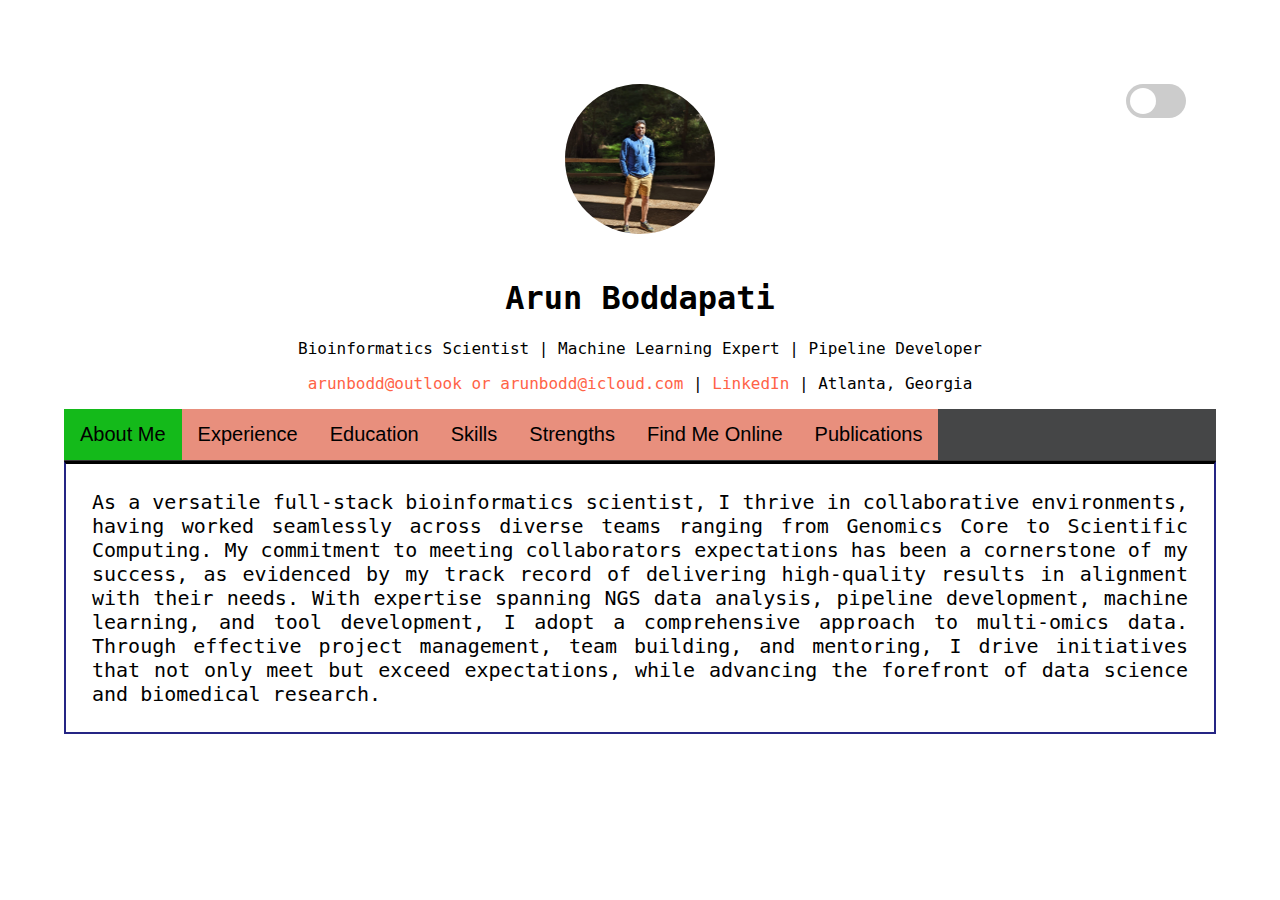
==== bootstrap/repo/arunbodd.github.io/index.html @ b82ee75d "Add files via upload" ====
<!DOCTYPE html>
<html lang="en">
    <head>
        <meta charset="UTF-8">
        <meta name="viewport" content="width=device-width, initial-scale=1.0">
        <link href="https://fonts.googleapis.com/css2?family=Roboto:wght@400;700&display=swap" rel="stylesheet">
        <title>Arun Boddapati</title>
        <link rel="stylesheet" href="styles.css">
    </head>
    <body>
        <div class="dark-mode-toggle">
            <label class="switch">
                <input type="checkbox" id="darkModeToggle" onclick="toggleDarkMode()">
                <span class="slider round"></span>
            </label>
        </div>
    <img src="images/profilepicture.jpg" alt="Your Image" class="circular-image">
    <h1>Arun Boddapati</h1>
    <p>Bioinformatics Scientist | Machine Learning Expert | Pipeline Developer</p>
    <p><a href="mailto:arunbodd@outlook.com or arunbodd@icloud.com">arunbodd@outlook or arunbodd@icloud.com</a> | <a href="https://www.linkedin.com/in/arunbodd/">LinkedIn</a> | Atlanta, Georgia</p>

    <!-- Tab links -->
    <div class="tab">
        <button class="tablinks" onclick="openTab(event, 'About Me')">About Me</button>
        <button class="tablinks" onclick="openTab(event, 'Experience')">Experience</button>
        <button class="tablinks" onclick="openTab(event, 'Education')">Education</button>
        <button class="tablinks" onclick="openTab(event, 'Skills')">Skills</button>
        <button class="tablinks" onclick="openTab(event, 'Strengths')">Strengths</button>
        <button class="tablinks" onclick="openTab(event, 'Find Me Online')">Find Me Online</button>
        <button class="tablinks" onclick="openTab(event, 'Publications')">Publications</button>
    </div>

    <!-- Tab content -->
    <div id="About Me" class="tabcontent">
        <div class="content">
            <p>As a versatile full-stack bioinformatics scientist, I thrive in collaborative environments, having worked seamlessly across diverse teams ranging from Genomics Core to Scientific Computing. My commitment to meeting collaborators expectations has been a cornerstone of my success, as evidenced by my track record of delivering high-quality results in alignment with their needs. With expertise spanning NGS data analysis, pipeline development, machine learning, and tool development, I adopt a comprehensive approach to multi-omics data. Through effective project management, team building, and mentoring, I drive initiatives that not only meet but exceed expectations, while advancing the forefront of data science and biomedical research.</p>
        </div>
    </div>
    <div id="Education" class="tabcontent">
        <div class="content">
            <h3 class="heading-colored">M.S. in Bioinformatics</h3>
            <p>Indiana University-Purdue University (IUPUI), 2016 - 2017, Indianapolis, Indiana</p>
            <h3 class="heading-colored">M.S in Biomedical Science</h3>
            <p>Symbiosis School of Biological Sciences, 2012 - 2014, Pune, India</p>
            <h3 class="heading-colored">Bachelors in Biotechnology</h3>
            <p>Sreenidhi Institute of Science and Technology, 09/2007 - 07/2011, Hyderabad, India</p>
        </div>
    </div>
    <div id="Experience" class="tabcontent">
        <div class="content">
            <h3 class="heading-colored">Bioinformatics Scientist</h3>
            <p>Leidos, 06/2022 - Present, Atlanta, Georgia</p>
            <ul>
                <li>Lead workflow developer for Aquascope – a NextFlow pipeline for early detection of National wastewater sequencing (NWSS) of SARS-CoV-2 variants of concern via targeted amplicon sequencing. Helped reduce turnaround time for CDC in reporting the results to The White House.</li>
	            <li>Led sequencing data analysis projects (RNA, Single Cell, Metagenomics and Genome assembly) using  analytical workflows (NextFlow and Snakemake), programming languages (R, Python, Linux, and Bash) with Version control (Github) and contributed  to impactful publications.</li>
	            <li>Contributed to modules (Snpeff and Gatk) for MycoSNP and inhouse-hackathon Ebola workflow.</li>
	            <li>Mentored a Jr. Bioinformatics developer on RNA seq analysis for National Institute of Occupational Safety and Health (NIOSH) and a summer intern on a Machine learning project (“Early warning signatures of Silicosis revealed by Machine learning and Gene expression profiles”)</li>.
	            <li>Led Quality management services like SOPs and Best practices on HPC and containerization.</li>
	            <li>Trained CDC Epidemiologists and Bioinformaticians on NextFlow pipeline development, Advanced computing on cluster, Singularity containers and Transcriptomics data analysis.</li>
	            <li>Collaborated with cross-functional teams to deliver high-quality bioinformatics services on time and aligning with business objectives.</li>
	            <li>Drove innovation and collaboration on projects with internal stakeholders, subcontractors and government managers and represented the team at various talks and conferences.</li>

            </ul>
            <h3 class="heading-colored">Sr. Bioinformatics Analyst</h3>
            <p>Emory Primate Research Center, 09/2020 - 06/2022, Atlanta, Georgia</p>
            <ul>
                <li>Lead analyst for Wastewater assessment of Covid-19 from wastewater plants in Atlanta, GA using workflow management tools (Snakemake) and programming tools (R and Python).</li>
                <li>Lead Bioinformatics analyst for IMMuno Phenotyping Assessment in a COVID-19 Cohort (IMPACC) study from EPRC, featuring 5000 Covid-19 patients and developed blood transcriptomics data analysis and quality control pipeline using Snakemake and deployed in AWS (E2, Spot, on-demand instances & S3 buckets).</li>
                <li>Led Single cell data analysis from antibody tagged and infected/vaccine challenged Rhesus macaques using analysis tools (Cell Ranger, T- & B- Cell Repertoire, Seurat, Snakemake, SingleR, Demultiplex, Doublet Finder and Docker, R).</li>
                <li>Developed RNA and Single cell analysis pipelines and contributed to reduced turnaround time for the Genomics core.</li>
            </ul>
            <h3 class="heading-colored">Bioinformatics Analyst II</h3>
            <p>Leidos Biomedical Research, 04/2018 - 09/2020, Bethesda, Maryland</p>
            <ul>
                <li>Performed comprehensive preliminary and exploratory data analysis for gene expression studies across various NIAID projects, leveraging Microarray, RNA-Seq, and Single Cell RNA sequencing data to uncover new leads and insights.</li>
                <li>Developed interactive visualizations using R markdown reports, facilitating easy understanding of results and contributing to informed decision-making processes.</li>
                <li>Led development of quality control pipeline for Variant calling as part of Clinical Scientific Investigations (CSI) which results in hundreds of hours saved and memory footprint being reduced.</li>
                <li>Provided Bioinformatics support to scientists by discussing future direction of projects which results in thousands of dollars saved in direct sequencing costs.</li>
            </ul>
        </div>
    </div>
    <div id="Skills" class="tabcontent">
        <div class="content">
            <p><Strong class = "heading-colored">Management Skills</strong>: Project management, Team building, Quality management, Mentorship, Scrum, Jira</p>
            <p><Strong class = "heading-colored">Bioinformatics & Biomedical Sciences</Strong>: NGS Analysis, Infectious diseases, Immunology, Repertoire sequencing, Epidemiology, Nextflow, Snakemake, CI/CD Github, Single-cell, Cite-seq</p>
            <p><Strong class = "heading-colored">Programming/Scripting:</Strong> R/Rshiny/Quarto, Python/PyTorch, Shell, HTML, CSS</p>
            <p><Strong class = "heading-colored">High performance & Cloud Computing</Strong>: Singularity, Docker, AWS, Azure</p>
            <p><Strong class = "heading-colored">Machine Learning</Strong>: TensorFlow, Regression, Classification, Generative neural nets, NLP</p>
        </div>
    </div>
    <div id="Strengths" class="tabcontent">
        <div class="content">
            <p>Curiosity</p>
            <p>Initiative</p>Problem solving
            <p>Project management</p>
            <p>Team work</p>
            <p>Adaptibility</p>
            <p>Time & Resource management</p>
            <p>Mentoring</p>
            <p>Client relations</p>
        </div>
    </div>
    <div id="Find Me Online" class="tabcontent">
        <div class="content">
            <p><strong class = "heading-colored"> Google Scholar: </strong><a href="https://scholar.google.com/citations?user=ni4A6KgAAAAJ&hl=en">Arun K. Boddapati</a></p>
            <p><strong class = "heading-colored"> GitHub: </strong> <a href="https://github.com/arunbodd">arunbodd</a></p>
            <p><strong class = "heading-colored"> Github.io: </strong> <a href="https://arunbodd.github.io">arunbodd</a></p>
        </div>
    </div>
    <div id="Publications" class="tabcontent">
        <div class="publication-container"> <!-- Added this div -->
            <div class="publication">
                <img src="images/Baricitinib_fig4.jpg" alt="Baricitinib treatment">
                <div class="details" id="pub1">
                    <h3><a href="https://doi.org/10.1016/j.cell.2020.11.007" target="_blank">Baricitinib treatment resolves lower-airway macrophage inflammation and neutrophil recruitment in SARS-CoV-2-infected rhesus macaques</a></h3>
                    <p><strong>Abstract:</strong> SARS-CoV-2-induced hypercytokinemia and inflammation are critically associated with COVID-19 severity. Baricitinib, a clinically approved JAK1/JAK2 inhibitor, is currently being investigated in COVID-19 clinical trials. Here, we investigated the immunologic and virologic efficacy of baricitinib in a rhesus macaque model of SARS-CoV-2 infection. Viral shedding measured from nasal and throat swabs, bronchoalveolar lavages, and tissues was not reduced with baricitinib. Type I interferon (IFN) antiviral responses and SARS-CoV-2-specific T cell responses remained similar between the two groups. Animals treated with baricitinib showed reduced inflammation, decreased lung infiltration of inflammatory cells, reduced NETosis activity, and more limited lung pathology. Importantly, baricitinib-treated animals had a rapid and remarkably potent suppression of lung macrophage production of cytokines and chemokines responsible for inflammation and neutrophil recruitment. These data support a beneficial role for, and elucidate the immunological mechanisms underlying, the use of baricitinib as a frontline treatment for inflammation induced by SARS-CoV-2 infection.</p>
                    <p><strong>Main Contributions:</strong></p>
                    <ul>
                        <li><strong>Reduction in Inflammatory Cytokine Expression</strong>: Baricitinib treatment significantly reduces the expression of inflammatory cytokines (e.g., IL-6, TNF-a) in pulmonary macrophages</li>
                        <li><strong>Altered Chemokine Profile</strong>: The treatment impacts the expression of chemokines involved in neutrophil and macrophage recruitment.</li>
                        <li><strong>Visualization of Cellular Changes</strong>: UMAP projections and heatmaps provide a visual representation of the changes in cellular composition and gene expression due to baricitinib treatment.</li>
                        <li><strong>Preservation of Interferon Responses</strong>: Despite the reduction in inflammatory chemokines, ISG expression remains largely unaffected by baricitinib.</li>
                        <li><strong>Support for Therapeutic Impact</strong>: These detailed analyses support the conclusion that baricitinib reduces airway inflammation while maintaining antiviral immune responses.</li>
                    </ul>
                </div>
            </div>
            <div class="publication">
                <img src="images/MVA_S_vaccine.jpg" alt="MVA/S Vaccine">
                <div class="details" id="pub2">
                    <h3><a href="https://doi.org/10.1016/j.immuni.2021.02.001" target="_blank">A modified vaccinia Ankara vector-based vaccine protects macaques from SARS-CoV-2 infection, immune pathology, and dysfunction in the lungs</a></h3>
                    <p><strong>Abstract:</strong> Modified vaccinia Ankara (MVA) vector-based vaccines are attractive because of their excellent safety and ability to induce long-lived humoral and cellular immunity in humans. Routhu et al. show that an MVA-based COVID-19 vaccine encoding prefusion-stabilized spike (MVA/S) induces strong neutralizing antibody and CD8+ T cell responses and protects macaques from SARS-CoV2 infection, immunopathology, and infection-induced B cell abnormalities in the lungs.</p>
                    <p><strong>Main Contributions:</strong></p>
                    <ul>
                        <li><strong>Development of MVA-Based Vaccine:</strong> The study developed an MVA-based vaccine encoding a prefusion-stabilized spike protein (MVA/S) and demonstrated its efficacy in inducing strong neutralizing antibody and CD8+ T cell responses.</li>
                        <li><strong>Cell Composition:</strong> The majority of cells in the BAL fluid were CD68+ myeloid cells (82% in controls and 71% in vaccinated animals), followed by CD8+ T cells (7% in controls and 14% in vaccinated animals), with minor populations of B cells, dendritic cells (DCs), and epithelial cells.</li>
                        <li><strong>Single-Cell RNA Sequencing:</strong> The use of single-cell RNA sequencing to analyze the cellular response in the BAL fluid provided detailed insights into the immune mechanisms involved and the reduction of inflammatory responses due to vaccination.</li>
                        <li><strong>Durable Immune Response:</strong> The vaccine induced strong neutralizing antibodies and CD8+ T cell responses that were maintained over time, suggesting long-term protection potential.</li>
                        <li><strong>Gene Expression:</strong> In control animals, there was widespread induction of IFN-stimulated genes (ISGs) and inflammatory cytokines (e.g., IL-6, TNF-α, IL-1β) as well as chemokines (e.g., CXCL8, CXCL10). In vaccinated animals, the expression of these genes was significantly reduced.</li>
                        <li><strong>Potential for Human Use:</strong> The study supports the potential of the MVA/S vaccine as a candidate for human use, with the ability to induce durable immune responses and protection against SARS-CoV-2.</li>
                    </ul>
                </div>
            </div>
            <div class="publication">
                <img src="images/AtypicalB_cells.jpeg" alt="Shared Transcriptional Profiles">
                <div class="details" id="pub3">
                    <h3><a href="https://www.science.org/doi/10.1126/sciadv.abg8384" target="_blank">Shared transcriptional profiles of atypical B cells suggest common drivers of expansion and function in malaria, HIV, and autoimmunity</a></h3>
                    <p><strong>Abstract:</strong> Chronic infectious diseases have a substantial impact on the human B cell compartment including a notable
                        expansion of B cells here termed atypical B cells (ABCs). Using unbiased single-cell RNA sequencing (scRNA-seq),
                        we uncovered and characterized heterogeneities in naïve B cell, classical memory B cells, and ABC subsets. We
                        showed remarkably similar transcriptional profiles for ABC clusters in malaria, HIV, and autoimmune diseases and
                        demonstrated that interferon- drove the expansion of ABCs in malaria. These observations suggest that ABCs
                        represent a separate B cell lineage with a common inducer that further diversifies and acquires disease-specific
                        characteristics and functions. In malaria, we identified ABC subsets based on isotype expression that differed in
                        expansion in African children and in B cell receptor repertoire characteristics. Of particular interest, IgD+IgMlo and
                        IgD−IgG+ ABCs acquired a high antigen affinity threshold for activation, suggesting that ABCs may limit autoimmune
                        responses to low-affinity self-antigens in chronic malaria</p>
                    <p><strong>Main Contributions:</strong></p>
                    <ul>
                        <li><strong>Gene Expression Distribution (Panel A):</strong> ABCs display a unique transcriptional signature with 176 differentially expressed genes (DEGs), including a variety of functional proteins such as cell surface markers, cytokines, transcription factors, adhesion molecules, cytoskeleton regulators, signaling molecules, and metabolism-related proteins.</li>
                        <li><strong>Heatmap of DEGs (Panel B):</strong> The DEGs in ABCs compared to naïve B cells, cMBCs, and acMBCs show that cell surface markers such as FCRL5, LILRB2 (CD85D), ITGAX (CD11c), and CD72 are highly expressed in ABCs. Additionally, TFs like TBX21 (Tbet) and new ones like ZBTB32, NR4A2, TOX2, and TCF7 are differentially expressed in ABCs, along with cytokines and signaling molecules being part of the unique signature of ABCs.</li>
                    </ul>
                </div>
            </div>
            <div class="publication">
                <img src="images/TIGIT_CD8.jpg" alt="TIGIT_CD8">
                <div class="details" id="pub4">
                    <h3><a href="https://academic.oup.com/jid/article/224/9/1599/6179305" target="_blank">Correlation Between TIGIT Expression on CD8+ T Cells and Higher Cytotoxic Capacity</a></h3>
                    <p><strong>Abstract:</strong> Persistent exposure to antigen leads to T-cell exhaustion and immunologic dysfunction. We examined the immune exhaustion markers T cell immunoglobulin and ITIM domain (TIGIT) and programmed cell death protein 1 (PD-1) in human immunodeficiency virus (HIV)–infected and healthy individuals and the relationship with cytotoxic CD8+ T-lymphocyte activity. Frequencies of TIGIT but not PD-1 were positively correlated with CD8+ T-lymphocyte activity in HIV-aviremic and healthy individuals; however, there was no correlation in HIV-viremic individuals. Transcriptome analyses revealed up-regulation of genes associated with antiviral immunity in TIGIT+CD8+ versus TIGIT−CD8+ T cells. Our data suggest that TIGIT+CD8+ T cells do not necessarily represent a state of immune exhaustion and maintain an intrinsic cytotoxicity in HIV-infected individuals.</p>
                    <p><strong>Main Contributions:</strong></p>
                    <ul>
                        <li><strong>Distinct Transcriptional Profiles:</strong> The study identified distinct transcriptional profiles between TIGIT+ and TIGIT− CD8+ T cells, highlighting the difference in gene expression patterns which are more similar between HIV-aviremic and healthy individuals than with HIV-viremic individuals.</li>
                        <li><strong>Gene Ontology Analysis:</strong> The study revealed that genes associated with defense response, innate immune response, cell activation, positive regulation of cytokine production, and immune effector processes were enriched in TIGIT+CD8+ T cells.</li>
                        <li><strong>Differential Gene Expression:</strong> The study demonstrated that certain cytotoxic molecules and transcription factors (such as granzyme A, H, K, and transcription factors Eomesodermin and TOX) were up-regulated in TIGIT+CD8+ T cells, indicating an intrinsic capacity for cytotoxicity despite the expression of inhibitory receptors.</li>
                        <li><strong>Inhibitory Receptor Expression:</strong> The study found that the expression of multiple inhibitory receptors (including PD-1, CTLA-4, CD160, and CD244) was up-regulated in TIGIT+CD8+ T cells, particularly in HIV-viremic individuals, suggesting that these cells might be contributing to the impairment of CTL functions during active viral replication.</li>
                    </ul>
                </div>
            </div>
            <div class="publication">
                <img src="images/tautyping.jpeg" alt="Tau-typing">
                <div class="details" id="pub5">
                    <h3><a href="https://www.ncbi.nlm.nih.gov/pmc/articles/PMC10336021/" target="_blank">Tau-typing: a Nextflow pipeline for finding the best phylogenetic markers in the genome for molecular typing of microbial species</a></h3>
                    <p><strong>Abstract:</strong>Tau-typing is an integrated analysis pipeline for identifying genes or genomic segments whose phylogenetic resolving power most closely resembles the genome-wide resolving power of an input collection of genomes using the Kendall Tau rank correlation statistic. The pipeline is implemented in Nextflow and uses Docker and Singularity containers to ensure reliable scalability and reproducibility of results. This pipeline is particularly suitable for organisms for which whole-genome sequencing remains unaffordable or unscalable for routine applications, such as protozoan parasites which are not amenable to laboratory culture-based methods.</p>
                    <p><strong>Main Contributions:</strong></p>
                    <ul>
                        <li><strong>Module creation</strong>: Phylogenetics analysis module and subworkflows has been created using nf-core tools</li>
                    </ul>
                </div>
            </div>               
        </div>
    </div>    

    <script src="script.js"></script>
</body>
</html>
---- bootstrap/repo/arunbodd.github.io/styles.css ----
body {
    font-family: "Lucida Console", Monospace;
    text-align: center;
    margin: 5%;
    position: relative;
    z-index: 1;
}

.circular-image {
    width: 150px;
    height: 150px;
    border-radius: 50%;
    object-fit: cover;
    margin: 20px 10px;
}

h1, h2 {
    color: rgb(0, 0, 0);
    font-size: 2rem;
}

.heading-colored {
    color: #FF6347;
}

.tab {
    overflow: hidden;
    border-bottom: 1px solid #3a3939;
    background-color: rgb(69, 70, 71);
}

.tab button {
    background-color: hsla(10, 70%, 70%, 10);
    float: left; /* Changed to left to align buttons properly */
    border: none;
    outline: none;
    cursor: pointer;
    padding: 14px 16px;
    transition: 0.3s;
    font-size: 1.25rem;
}

.tab button:hover {
    background-color: #555;
}

.tab button.active {
    background-color: rgb(20, 186, 26);
}

.tabcontent {
    display: none;
    padding: 6px 8px;
    border: 2px solid rgb(37, 37, 132);
    border-top: 0.2rem solid;
}

.content {
    padding: 0 18px;
    display: block;
    overflow: visible;
    font-size: 1.25rem;
    text-align: justify;
}

.publication-container {
    display: flex;
    justify-content: center;
    flex-wrap: wrap;
    gap: 20px;
}

.publication {
    display: inline-block;
    margin: 20px;
    position: relative;
    max-width: 200px;
}

.publication img {
    width: 100%;
    height: 250px;
    cursor: pointer;
}

.details {
    display: none;
    position: absolute;
    top: 100%;
    left: 50%;
    transform: translateX(-50%);
    width: 500px; /* Changed to 90% for better mobile view */
    background: rgb(236, 242, 239);
    border: 2px solid rgb(19, 43, 222);
    padding: 10px;
    box-shadow: 0 0 10px rgba(0, 0, 0, 0.1);
    text-align: center;
    z-index: 10;
}

.publication:hover .details {
    display: block;
}

a {
    color: #FF6347;
    text-decoration: none;
}

a:hover {
    color: #0e77e0;
    text-decoration: underline;
}

.dark-mode {
    background-color: #121212;
    color: #e0e0e0;
}

.dark-mode h1, .dark-mode h2 {
    color: #e0e0e0;
}

.dark-mode .tab {
    border-bottom: 1px solid #444;
}

.dark-mode .tab button {
    color: #e0e0e0;
}

.dark-mode .tab button.active {
    background-color: #555;
}

.dark-mode .tab button:hover {
    background-color: rgb(20, 186, 26);
}

.dark-mode .collapsible {
    background-color: #444;
}

.dark-mode .details {
    background-color: #333;
    color: #e0e0e0;
    border: 1px solid #444;
    box-shadow: 0 0 10px rgba(255, 255, 255, 0.1);
}

.dark-mode-toggle {
    position: absolute;
    top: 20px;
    right: 30px;
}

.switch {
    position: relative;
    display: inline-block;
    width: 60px;
    height: 34px;
}

.switch input {
    opacity: 0;
    width: 0;
    height: 0;
}

.slider {
    position: absolute;
    cursor: pointer;
    top: 0;
    left: 0;
    right: 0;
    bottom: 0;
    background-color: #ccc;
    transition: .4s;
    border-radius: 34px;
}

.slider:before {
    position: absolute;
    content: "";
    height: 26px;
    width: 26px;
    left: 4px;
    bottom: 4px;
    background-color: white;
    transition: .4s;
    border-radius: 50%;
}

input:checked + .slider {
    background-color: #2196F3;
}

input:checked + .slider:before {
    transform: translateX(26px);
}

.slider.round {
    border-radius: 34px;
}

.slider.round:before {
    border-radius: 50%;
}

/* Media Queries for Responsiveness */
@media only screen and (max-width: 1340px) {
    .container {
      width: 68%;
    }
}

@media only screen and (max-width: 1127px) {
    .container {
      width: 80%;
    }
}

@media only screen and (max-width: 962px) {
    .container {
      width: 90%;
    }
}

@media only screen and (max-width: 675px) {
    .container {
      min-width: 100px;
      width: 92%;
      margin-top: 2rem;
    }
    .container .title h1 {
      font-size: 2.3rem;
    }
    .container .list {
      margin: 1rem 0;
      grid-template-columns: repeat(auto-fit, minmax(300px, 1fr));
    }
    .circular-image {
        width: 100px;
        height: 100px;
    }
    .tab button {
        font-size: 1rem;
        padding: 10px 12px;
    }
    .content {
        font-size: 1rem;
    }
    .details {
        width: 80%;
    }
}

@media only screen and (max-width: 400px) {
    .container {
      padding: 0.4rem;
    }
    .container .title h1 {
      font-size: 1.5rem;
    }
    .container .list {
      margin: 1rem 0;
      grid-template-columns: repeat(auto-fit, minmax(240px, 1fr));
    }
    .container .list a {
      margin: 0.7rem 0.45rem;
      font-size: 1rem;
    }
    .circular-image {
        width: 80px;
        height: 80px;
    }
    .tab button {
        font-size: 0.9rem;
        padding: 8px 10px;
    }
    .content {
        font-size: 0.9rem;
    }
    .details {
        width: 70%;
    }
}
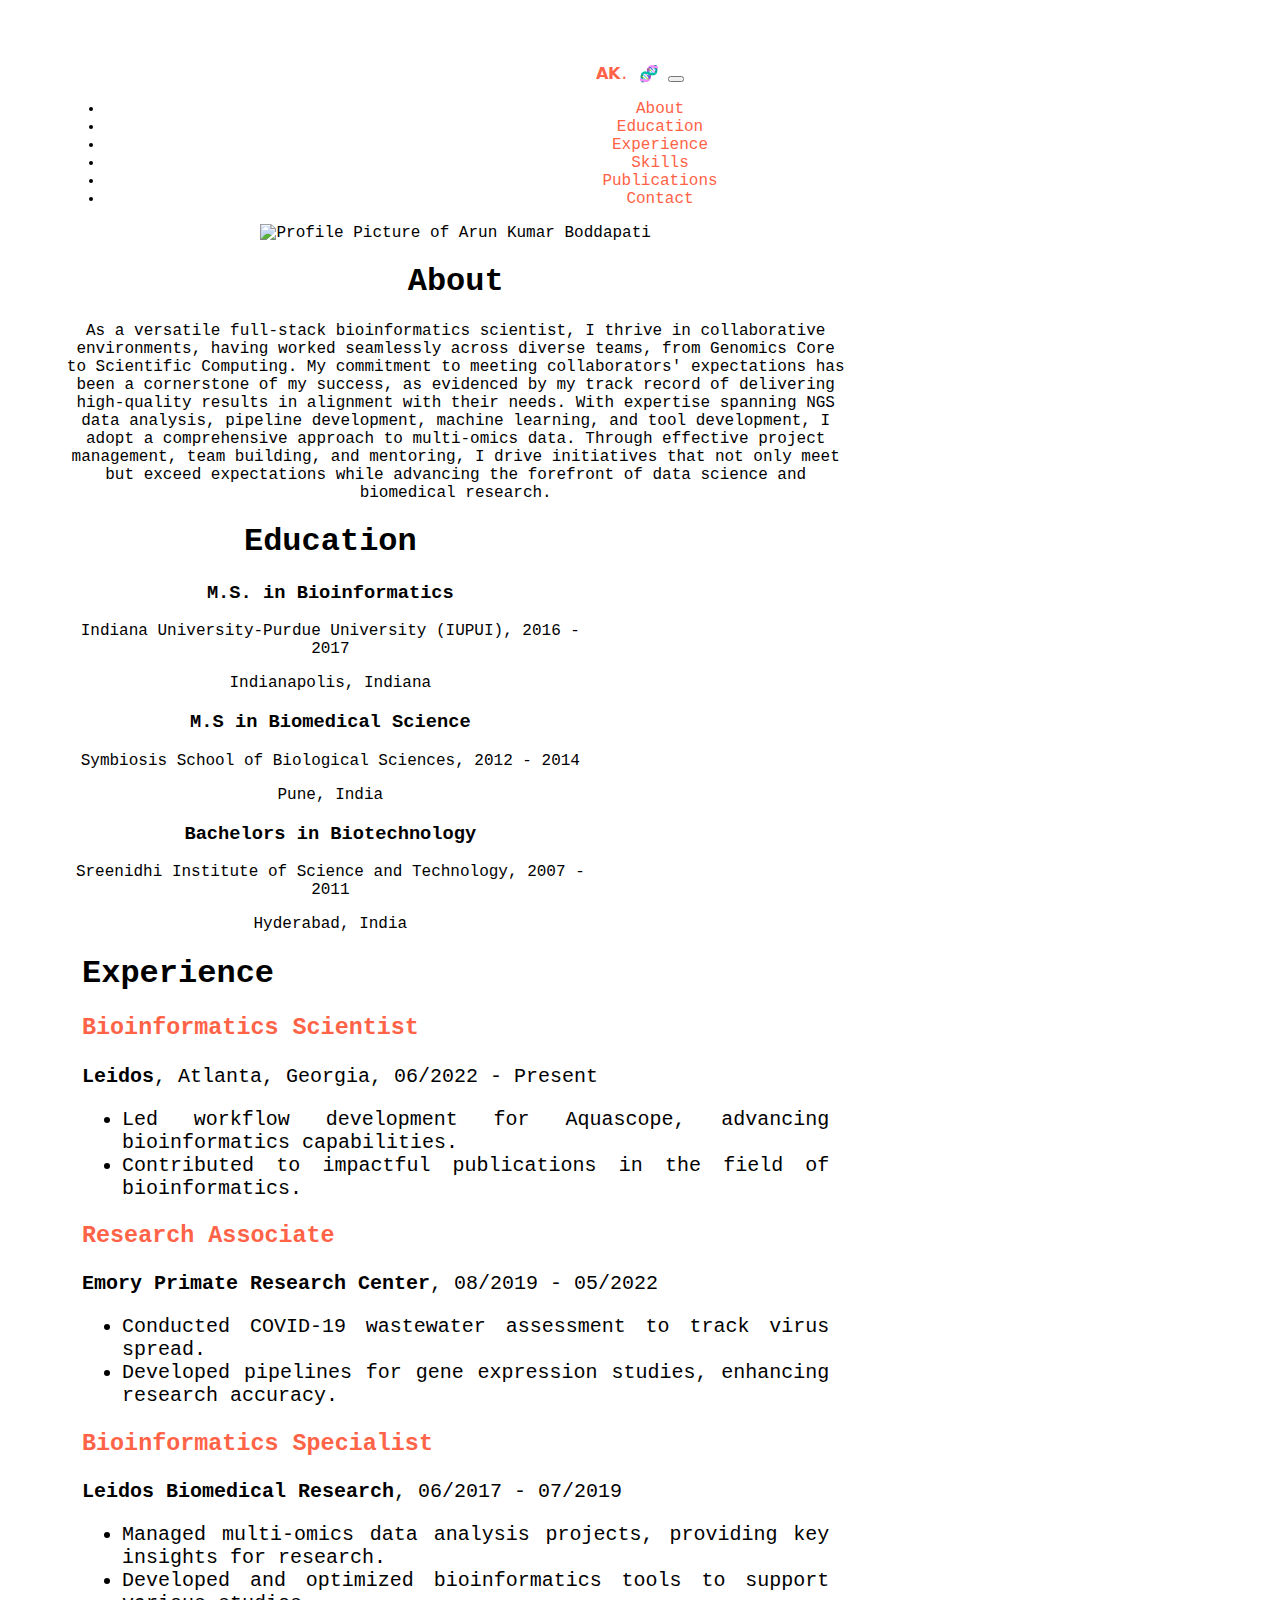
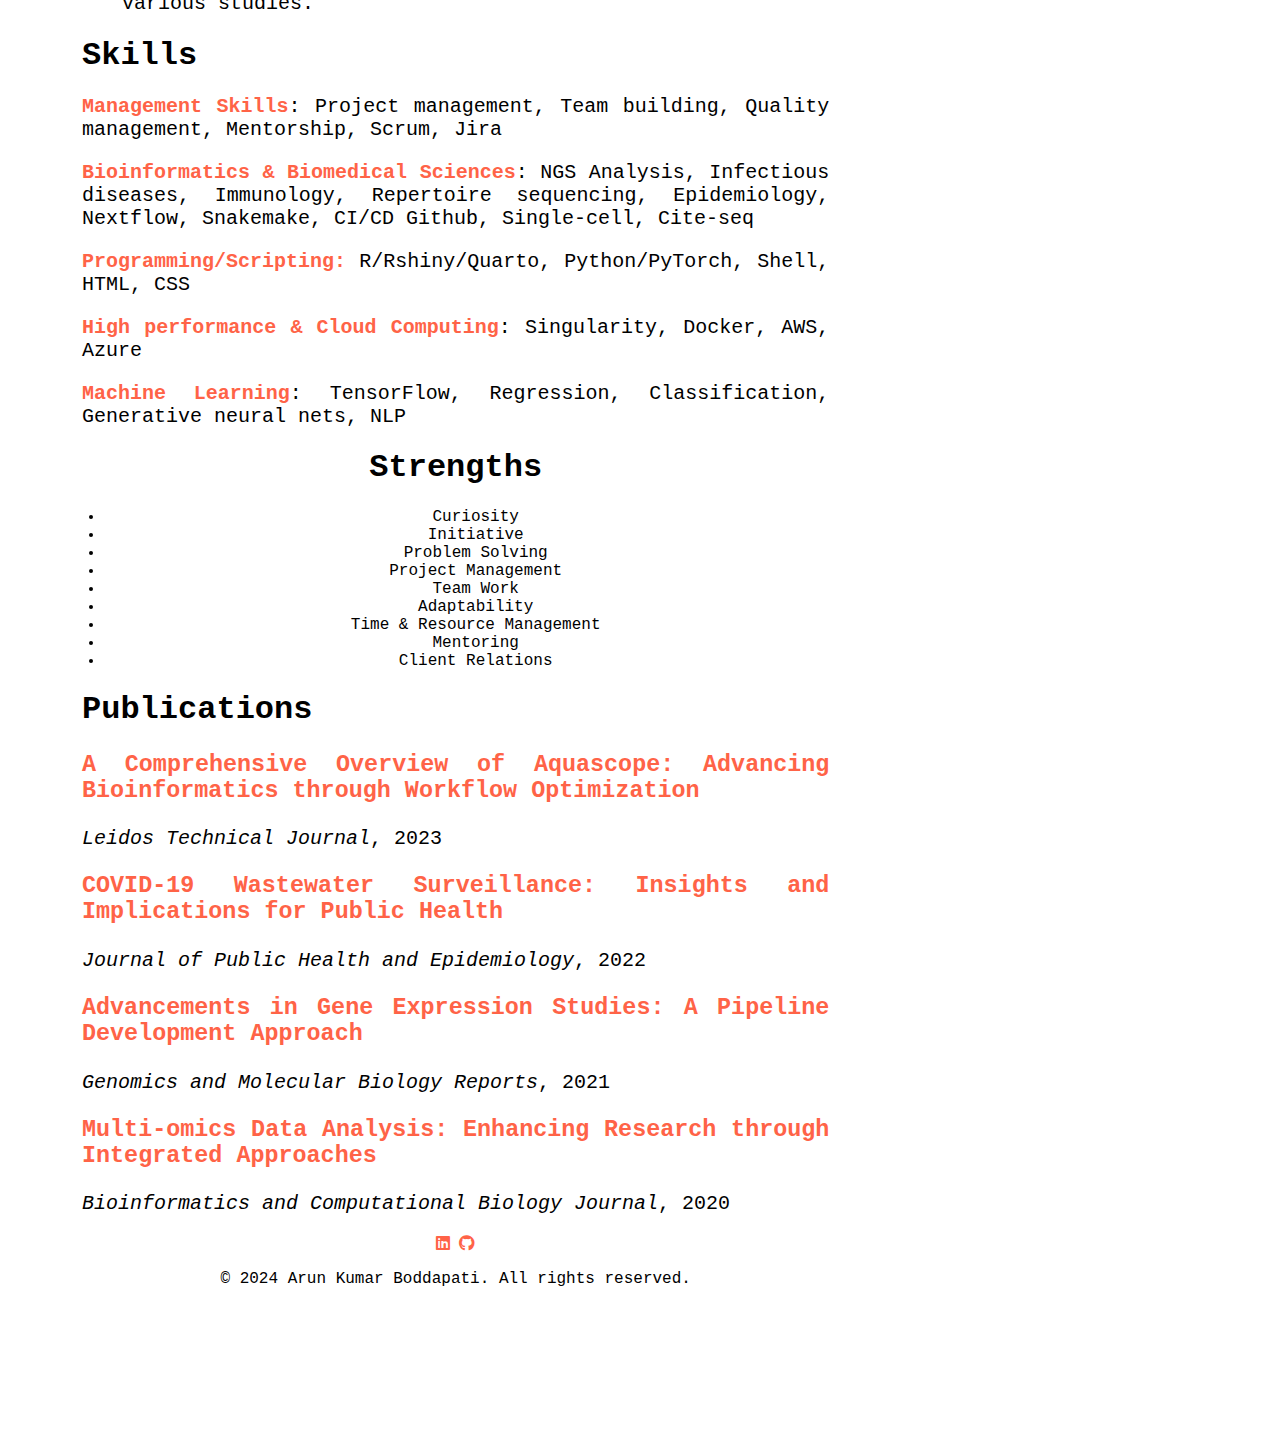
==== commit 6fa15f33: "Update index.html" ====
--- a/bootstrap/repo/arunbodd.github.io/index.html
+++ b/bootstrap/repo/arunbodd.github.io/index.html
@@ -1,194 +1,248 @@
-<!DOCTYPE html>
+<!doctype html>
 <html lang="en">
-    <head>
-        <meta charset="UTF-8">
-        <meta name="viewport" content="width=device-width, initial-scale=1.0">
-        <link href="https://fonts.googleapis.com/css2?family=Roboto:wght@400;700&display=swap" rel="stylesheet">
-        <title>Arun Boddapati</title>
-        <link rel="stylesheet" href="styles.css">
-    </head>
-    <body>
-        <div class="dark-mode-toggle">
-            <label class="switch">
-                <input type="checkbox" id="darkModeToggle" onclick="toggleDarkMode()">
-                <span class="slider round"></span>
-            </label>
+
+<head>
+    <!-- Required meta tags -->
+    <meta charset="utf-8">
+    <meta name="viewport" content="width=device-width, initial-scale=1">
+    <meta name="description" content="Portfolio of Arun Kumar Boddapati, a versatile full-stack bioinformatics scientist with expertise in NGS data analysis, pipeline development, and machine learning.">
+    <meta name="keywords" content="Arun Kumar Boddapati, bioinformatics, NGS, data analysis, machine learning, portfolio">
+    <title>Arun Kumar Boddapati | Portfolio</title>
+    <link rel="icon" href="assets/bar-chart-line.svg" type="image/svg+xml">
+
+    <!-- Bootstrap CSS -->
+    <link href="https://cdn.jsdelivr.net/npm/bootstrap@5.0.2/dist/css/bootstrap.min.css" rel="stylesheet"
+        integrity="sha384-EVSTQN3/azprG1Anm3QDgpJLIm9Nao0Yz1ztcQTwFspd3yD65VohhpuuCOmLASjC" crossorigin="anonymous">
+
+    <!-- Bootstrap Icons CSS -->
+    <link rel="stylesheet" href="https://cdn.jsdelivr.net/npm/bootstrap-icons@1.10.5/font/bootstrap-icons.css">
+
+    <!-- FontAwesome CSS -->
+    <link rel="stylesheet" href="https://cdnjs.cloudflare.com/ajax/libs/font-awesome/6.4.0/css/all.min.css">
+
+    <!-- Google Fonts -->
+    <link href="https://fonts.googleapis.com/css2?family=Roboto:wght@400;700&display=swap" rel="stylesheet">
+
+    <!-- Custom CSS -->
+    <link rel="stylesheet" href="styles.css">
+
+    <!-- Bootstrap Bundle with Popper -->
+    <script src="https://cdn.jsdelivr.net/npm/bootstrap@5.0.2/dist/js/bootstrap.bundle.min.js"
+        integrity="sha384-kgxO2pPz9k2qB92Q56Zt39mArNJQL2O3F60j7R1f3A7H+zY7NA/d4ffzZyDOIsitK" crossorigin="anonymous"></script>
+
+    <!-- Custom JavaScript -->
+    <script src="scripts.js"></script>
+</head>
+
+<body>
+    <!-- Navbar -->
+    <nav class="navbar navbar-expand-lg navbar-dark bg-dark fixed-top">
+        <div class="container-fluid">
+            <a class="navbar-brand" href="#">
+                <span class="brand-name">𝗔𝗞.</span>
+                <span class="dna-emoji">🧬</span>
+            </a>
+            <button class="navbar-toggler" type="button" data-bs-toggle="collapse" data-bs-target="#navbarNav"
+                aria-controls="navbarNav" aria-expanded="false" aria-label="Toggle navigation">
+                <span class="navbar-toggler-icon"></span>
+            </button>
+            <div class="collapse navbar-collapse" id="navbarNav">
+                <ul class="navbar-nav ms-auto">
+                    <li class="nav-item">
+                        <a class="nav-link" href="#about">About</a>
+                    </li>
+                    <li class="nav-item">
+                        <a class="nav-link" href="#education">Education</a>
+                    </li>
+                    <li class="nav-item">
+                        <a class="nav-link" href="#experience">Experience</a>
+                    </li>
+                    <li class="nav-item">
+                        <a class="nav-link" href="#skills">Skills</a>
+                    </li>
+                    <li class="nav-item">
+                        <a class="nav-link" href="#publications">Publications</a>
+                    </li>
+                    <li class="nav-item">
+                        <a class="nav-link" href="#footer">Contact</a>
+                    </li>
+                </ul>
+            </div>
         </div>
-    <img src="images/profilepicture.jpg" alt="Your Image" class="circular-image">
-    <h1>Arun Boddapati</h1>
-    <p>Bioinformatics Scientist | Machine Learning Expert | Pipeline Developer</p>
-    <p><a href="mailto:arunbodd@outlook.com or arunbodd@icloud.com">arunbodd@outlook or arunbodd@icloud.com</a> | <a href="https://www.linkedin.com/in/arunbodd/">LinkedIn</a> | Atlanta, Georgia</p>
-
-    <!-- Tab links -->
-    <div class="tab">
-        <button class="tablinks" onclick="openTab(event, 'About Me')">About Me</button>
-        <button class="tablinks" onclick="openTab(event, 'Experience')">Experience</button>
-        <button class="tablinks" onclick="openTab(event, 'Education')">Education</button>
-        <button class="tablinks" onclick="openTab(event, 'Skills')">Skills</button>
-        <button class="tablinks" onclick="openTab(event, 'Strengths')">Strengths</button>
-        <button class="tablinks" onclick="openTab(event, 'Find Me Online')">Find Me Online</button>
-        <button class="tablinks" onclick="openTab(event, 'Publications')">Publications</button>
+    </nav>
+
+    <!-- Main Content -->
+    <main class="container mt-5 pt-5">
+        <section id="profile-card">
+            <div class="card">
+                <div class="card-header">
+                    <div class="profile-picture-container">
+                        <img src="assets/profilepicture.jpg" alt="Profile Picture of Arun Kumar Boddapati" class="profile-picture">
+                    </div>
+                </div>
+                <div class="card-body">
+                    <h1>About</h1>
+                    <p>
+                        As a versatile full-stack bioinformatics scientist, I thrive in collaborative environments, having worked seamlessly across diverse teams, from Genomics Core to Scientific Computing. My commitment to meeting collaborators' expectations has been a cornerstone of my success, as evidenced by my track record of delivering high-quality results in alignment with their needs. With expertise spanning NGS data analysis, pipeline development, machine learning, and tool development, I adopt a comprehensive approach to multi-omics data. Through effective project management, team building, and mentoring, I drive initiatives that not only meet but exceed expectations while advancing the forefront of data science and biomedical research.
+                    </p>
+                </div>
+            </div>
+        </section>
+
+        <!-- Education Section -->
+        <section id="education" class="education-section">
+            <div class="container">
+                <h1 class="section-title">Education</h1>
+                <div class="education-item">
+                    <h3 class="degree-title">M.S. in Bioinformatics</h3>
+                    <p class="institution">Indiana University-Purdue University (IUPUI), 2016 - 2017</p>
+                    <p class="location">Indianapolis, Indiana</p>
+                </div>
+                <div class="education-item">
+                    <h3 class="degree-title">M.S in Biomedical Science</h3>
+                    <p class="institution">Symbiosis School of Biological Sciences, 2012 - 2014</p>
+                    <p class="location">Pune, India</p>
+                </div>
+                <div class="education-item">
+                    <h3 class="degree-title">Bachelors in Biotechnology</h3>
+                    <p class="institution">Sreenidhi Institute of Science and Technology, 2007 - 2011</p>
+                    <p class="location">Hyderabad, India</p>
+                </div>
+            </div>
+        </section>
+
+        <!-- Experience Section -->
+        <section id="experience" class="mt-5">
+            <div class="content">
+                <h1>Experience</h1>
+                <div class="experience-item">
+                    <h3 class="heading-colored">Bioinformatics Scientist</h3>
+                    <p><strong>Leidos</strong>, Atlanta, Georgia, 06/2022 - Present</p>
+                    <ul>
+                        <li>Led workflow development for Aquascope, advancing bioinformatics capabilities.</li>
+                        <li>Contributed to impactful publications in the field of bioinformatics.</li>
+                    </ul>
+                </div>
+                <div class="experience-item">
+                    <h3 class="heading-colored">Research Associate</h3>
+                    <p><strong>Emory Primate Research Center</strong>, 08/2019 - 05/2022</p>
+                    <ul>
+                        <li>Conducted COVID-19 wastewater assessment to track virus spread.</li>
+                        <li>Developed pipelines for gene expression studies, enhancing research accuracy.</li>
+                    </ul>
+                </div>
+                <div class="experience-item">
+                    <h3 class="heading-colored">Bioinformatics Specialist</h3>
+                    <p><strong>Leidos Biomedical Research</strong>, 06/2017 - 07/2019</p>
+                    <ul>
+                        <li>Managed multi-omics data analysis projects, providing key insights for research.</li>
+                        <li>Developed and optimized bioinformatics tools to support various studies.</li>
+                    </ul>
+                </div>
+            </div>
+        </section>
+
+        <!-- Skills Section -->
+        <section id="skills" class="mt-5">
+            <div class="content">
+                <h1>Skills</h1>
+                <p><strong class="heading-colored">Management Skills</strong>: Project management, Team building, Quality management, Mentorship, Scrum, Jira</p>
+                <p><strong class="heading-colored">Bioinformatics & Biomedical Sciences</strong>: NGS Analysis, Infectious diseases, Immunology, Repertoire sequencing, Epidemiology, Nextflow, Snakemake, CI/CD Github, Single-cell, Cite-seq</p>
+                <p><strong class="heading-colored">Programming/Scripting:</strong> R/Rshiny/Quarto, Python/PyTorch, Shell, HTML, CSS</p>
+                <p><strong class="heading-colored">High performance & Cloud Computing</strong>: Singularity, Docker, AWS, Azure</p>
+                <p><strong class="heading-colored">Machine Learning</strong>: TensorFlow, Regression, Classification, Generative neural nets, NLP</p>
+            </div>
+        </section>
+
+      
+        <!-- Strengths Section -->
+   
+   <section id="strengths" class="strengths mt-5">
+    <h1>Strengths</h1>
+    <div class="strengths-container">
+        <ul>
+            <li class="strength-item" data-link="https://www.google.com/search?q=Curiosity">
+                <span>Curiosity</span>
+                <div class="strength-overlay"></div>
+            </li>
+            <li class="strength-item" data-link="https://www.google.com/search?q=Initiative">
+                <span>Initiative</span>
+                <div class="strength-overlay"></div>
+            </li>
+            <li class="strength-item" data-link="https://www.google.com/search?q=Problem+Solving">
+                <span>Problem Solving</span>
+                <div class="strength-overlay"></div>
+            </li>
+            <li class="strength-item" data-link="https://www.google.com/search?q=Project+Management">
+                <span>Project Management</span>
+                <div class="strength-overlay"></div>
+            </li>
+            <li class="strength-item" data-link="https://www.google.com/search?q=Team+Work">
+                <span>Team Work</span>
+                <div class="strength-overlay"></div>
+            </li>
+            <li class="strength-item" data-link="https://www.google.com/search?q=Adaptability">
+                <span>Adaptability</span>
+                <div class="strength-overlay"></div>
+            </li>
+            <li class="strength-item" data-link="https://www.google.com/search?q=Time+and+Resource+Management">
+                <span>Time & Resource Management</span>
+                <div class="strength-overlay"></div>
+            </li>
+            <li class="strength-item" data-link="https://www.google.com/search?q=Mentoring">
+                <span>Mentoring</span>
+                <div class="strength-overlay"></div>
+            </li>
+            <li class="strength-item" data-link="https://www.google.com/search?q=Client+Relations">
+                <span>Client Relations</span>
+                <div class="strength-overlay"></div>
+            </li>
+        </ul>
     </div>
-
-    <!-- Tab content -->
-    <div id="About Me" class="tabcontent">
-        <div class="content">
-            <p>As a versatile full-stack bioinformatics scientist, I thrive in collaborative environments, having worked seamlessly across diverse teams ranging from Genomics Core to Scientific Computing. My commitment to meeting collaborators expectations has been a cornerstone of my success, as evidenced by my track record of delivering high-quality results in alignment with their needs. With expertise spanning NGS data analysis, pipeline development, machine learning, and tool development, I adopt a comprehensive approach to multi-omics data. Through effective project management, team building, and mentoring, I drive initiatives that not only meet but exceed expectations, while advancing the forefront of data science and biomedical research.</p>
+</section>
+
+
+
+        <!-- Publications Section -->
+        <section id="publications" class="mt-5">
+            <div class="content">
+                <h1>Publications</h1>
+                <div class="publications-list">
+                    <div class="publication-item">
+                        <h3 class="heading-colored">A Comprehensive Overview of Aquascope: Advancing Bioinformatics through Workflow Optimization</h3>
+                        <p><em>Leidos Technical Journal</em>, 2023</p>
+                    </div>
+                    <div class="publication-item">
+                        <h3 class="heading-colored">COVID-19 Wastewater Surveillance: Insights and Implications for Public Health</h3>
+                        <p><em>Journal of Public Health and Epidemiology</em>, 2022</p>
+                    </div>
+                    <div class="publication-item">
+                        <h3 class="heading-colored">Advancements in Gene Expression Studies: A Pipeline Development Approach</h3>
+                        <p><em>Genomics and Molecular Biology Reports</em>, 2021</p>
+                    </div>
+                    <div class="publication-item">
+                        <h3 class="heading-colored">Multi-omics Data Analysis: Enhancing Research through Integrated Approaches</h3>
+                        <p><em>Bioinformatics and Computational Biology Journal</em>, 2020</p>
+                    </div>
+                </div>
+            </div>
+        </section>
+    </main>
+
+    <!-- Footer -->
+    <footer id="footer" class="footer bg-dark text-light">
+        <div class="container text-center">
+            <div class="social-icons">
+                <a href="https://www.linkedin.com/in/yourlinkedinprofile" class="text-light mx-2" target="_blank" aria-label="LinkedIn">
+                    <i class="fab fa-linkedin"></i>
+                </a>
+                <a href="https://github.com/yourgithubprofile" class="text-light mx-2" target="_blank" aria-label="GitHub">
+                    <i class="fab fa-github"></i>
+                </a>
+            </div>
+            <p>&copy; 2024 Arun Kumar Boddapati. All rights reserved.</p>
         </div>
-    </div>
-    <div id="Education" class="tabcontent">
-        <div class="content">
-            <h3 class="heading-colored">M.S. in Bioinformatics</h3>
-            <p>Indiana University-Purdue University (IUPUI), 2016 - 2017, Indianapolis, Indiana</p>
-            <h3 class="heading-colored">M.S in Biomedical Science</h3>
-            <p>Symbiosis School of Biological Sciences, 2012 - 2014, Pune, India</p>
-            <h3 class="heading-colored">Bachelors in Biotechnology</h3>
-            <p>Sreenidhi Institute of Science and Technology, 09/2007 - 07/2011, Hyderabad, India</p>
-        </div>
-    </div>
-    <div id="Experience" class="tabcontent">
-        <div class="content">
-            <h3 class="heading-colored">Bioinformatics Scientist</h3>
-            <p>Leidos, 06/2022 - Present, Atlanta, Georgia</p>
-            <ul>
-                <li>Lead workflow developer for Aquascope – a NextFlow pipeline for early detection of National wastewater sequencing (NWSS) of SARS-CoV-2 variants of concern via targeted amplicon sequencing. Helped reduce turnaround time for CDC in reporting the results to The White House.</li>
-	            <li>Led sequencing data analysis projects (RNA, Single Cell, Metagenomics and Genome assembly) using  analytical workflows (NextFlow and Snakemake), programming languages (R, Python, Linux, and Bash) with Version control (Github) and contributed  to impactful publications.</li>
-	            <li>Contributed to modules (Snpeff and Gatk) for MycoSNP and inhouse-hackathon Ebola workflow.</li>
-	            <li>Mentored a Jr. Bioinformatics developer on RNA seq analysis for National Institute of Occupational Safety and Health (NIOSH) and a summer intern on a Machine learning project (“Early warning signatures of Silicosis revealed by Machine learning and Gene expression profiles”)</li>.
-	            <li>Led Quality management services like SOPs and Best practices on HPC and containerization.</li>
-	            <li>Trained CDC Epidemiologists and Bioinformaticians on NextFlow pipeline development, Advanced computing on cluster, Singularity containers and Transcriptomics data analysis.</li>
-	            <li>Collaborated with cross-functional teams to deliver high-quality bioinformatics services on time and aligning with business objectives.</li>
-	            <li>Drove innovation and collaboration on projects with internal stakeholders, subcontractors and government managers and represented the team at various talks and conferences.</li>
-
-            </ul>
-            <h3 class="heading-colored">Sr. Bioinformatics Analyst</h3>
-            <p>Emory Primate Research Center, 09/2020 - 06/2022, Atlanta, Georgia</p>
-            <ul>
-                <li>Lead analyst for Wastewater assessment of Covid-19 from wastewater plants in Atlanta, GA using workflow management tools (Snakemake) and programming tools (R and Python).</li>
-                <li>Lead Bioinformatics analyst for IMMuno Phenotyping Assessment in a COVID-19 Cohort (IMPACC) study from EPRC, featuring 5000 Covid-19 patients and developed blood transcriptomics data analysis and quality control pipeline using Snakemake and deployed in AWS (E2, Spot, on-demand instances & S3 buckets).</li>
-                <li>Led Single cell data analysis from antibody tagged and infected/vaccine challenged Rhesus macaques using analysis tools (Cell Ranger, T- & B- Cell Repertoire, Seurat, Snakemake, SingleR, Demultiplex, Doublet Finder and Docker, R).</li>
-                <li>Developed RNA and Single cell analysis pipelines and contributed to reduced turnaround time for the Genomics core.</li>
-            </ul>
-            <h3 class="heading-colored">Bioinformatics Analyst II</h3>
-            <p>Leidos Biomedical Research, 04/2018 - 09/2020, Bethesda, Maryland</p>
-            <ul>
-                <li>Performed comprehensive preliminary and exploratory data analysis for gene expression studies across various NIAID projects, leveraging Microarray, RNA-Seq, and Single Cell RNA sequencing data to uncover new leads and insights.</li>
-                <li>Developed interactive visualizations using R markdown reports, facilitating easy understanding of results and contributing to informed decision-making processes.</li>
-                <li>Led development of quality control pipeline for Variant calling as part of Clinical Scientific Investigations (CSI) which results in hundreds of hours saved and memory footprint being reduced.</li>
-                <li>Provided Bioinformatics support to scientists by discussing future direction of projects which results in thousands of dollars saved in direct sequencing costs.</li>
-            </ul>
-        </div>
-    </div>
-    <div id="Skills" class="tabcontent">
-        <div class="content">
-            <p><Strong class = "heading-colored">Management Skills</strong>: Project management, Team building, Quality management, Mentorship, Scrum, Jira</p>
-            <p><Strong class = "heading-colored">Bioinformatics & Biomedical Sciences</Strong>: NGS Analysis, Infectious diseases, Immunology, Repertoire sequencing, Epidemiology, Nextflow, Snakemake, CI/CD Github, Single-cell, Cite-seq</p>
-            <p><Strong class = "heading-colored">Programming/Scripting:</Strong> R/Rshiny/Quarto, Python/PyTorch, Shell, HTML, CSS</p>
-            <p><Strong class = "heading-colored">High performance & Cloud Computing</Strong>: Singularity, Docker, AWS, Azure</p>
-            <p><Strong class = "heading-colored">Machine Learning</Strong>: TensorFlow, Regression, Classification, Generative neural nets, NLP</p>
-        </div>
-    </div>
-    <div id="Strengths" class="tabcontent">
-        <div class="content">
-            <p>Curiosity</p>
-            <p>Initiative</p>Problem solving
-            <p>Project management</p>
-            <p>Team work</p>
-            <p>Adaptibility</p>
-            <p>Time & Resource management</p>
-            <p>Mentoring</p>
-            <p>Client relations</p>
-        </div>
-    </div>
-    <div id="Find Me Online" class="tabcontent">
-        <div class="content">
-            <p><strong class = "heading-colored"> Google Scholar: </strong><a href="https://scholar.google.com/citations?user=ni4A6KgAAAAJ&hl=en">Arun K. Boddapati</a></p>
-            <p><strong class = "heading-colored"> GitHub: </strong> <a href="https://github.com/arunbodd">arunbodd</a></p>
-            <p><strong class = "heading-colored"> Github.io: </strong> <a href="https://arunbodd.github.io">arunbodd</a></p>
-        </div>
-    </div>
-    <div id="Publications" class="tabcontent">
-        <div class="publication-container"> <!-- Added this div -->
-            <div class="publication">
-                <img src="images/Baricitinib_fig4.jpg" alt="Baricitinib treatment">
-                <div class="details" id="pub1">
-                    <h3><a href="https://doi.org/10.1016/j.cell.2020.11.007" target="_blank">Baricitinib treatment resolves lower-airway macrophage inflammation and neutrophil recruitment in SARS-CoV-2-infected rhesus macaques</a></h3>
-                    <p><strong>Abstract:</strong> SARS-CoV-2-induced hypercytokinemia and inflammation are critically associated with COVID-19 severity. Baricitinib, a clinically approved JAK1/JAK2 inhibitor, is currently being investigated in COVID-19 clinical trials. Here, we investigated the immunologic and virologic efficacy of baricitinib in a rhesus macaque model of SARS-CoV-2 infection. Viral shedding measured from nasal and throat swabs, bronchoalveolar lavages, and tissues was not reduced with baricitinib. Type I interferon (IFN) antiviral responses and SARS-CoV-2-specific T cell responses remained similar between the two groups. Animals treated with baricitinib showed reduced inflammation, decreased lung infiltration of inflammatory cells, reduced NETosis activity, and more limited lung pathology. Importantly, baricitinib-treated animals had a rapid and remarkably potent suppression of lung macrophage production of cytokines and chemokines responsible for inflammation and neutrophil recruitment. These data support a beneficial role for, and elucidate the immunological mechanisms underlying, the use of baricitinib as a frontline treatment for inflammation induced by SARS-CoV-2 infection.</p>
-                    <p><strong>Main Contributions:</strong></p>
-                    <ul>
-                        <li><strong>Reduction in Inflammatory Cytokine Expression</strong>: Baricitinib treatment significantly reduces the expression of inflammatory cytokines (e.g., IL-6, TNF-a) in pulmonary macrophages</li>
-                        <li><strong>Altered Chemokine Profile</strong>: The treatment impacts the expression of chemokines involved in neutrophil and macrophage recruitment.</li>
-                        <li><strong>Visualization of Cellular Changes</strong>: UMAP projections and heatmaps provide a visual representation of the changes in cellular composition and gene expression due to baricitinib treatment.</li>
-                        <li><strong>Preservation of Interferon Responses</strong>: Despite the reduction in inflammatory chemokines, ISG expression remains largely unaffected by baricitinib.</li>
-                        <li><strong>Support for Therapeutic Impact</strong>: These detailed analyses support the conclusion that baricitinib reduces airway inflammation while maintaining antiviral immune responses.</li>
-                    </ul>
-                </div>
-            </div>
-            <div class="publication">
-                <img src="images/MVA_S_vaccine.jpg" alt="MVA/S Vaccine">
-                <div class="details" id="pub2">
-                    <h3><a href="https://doi.org/10.1016/j.immuni.2021.02.001" target="_blank">A modified vaccinia Ankara vector-based vaccine protects macaques from SARS-CoV-2 infection, immune pathology, and dysfunction in the lungs</a></h3>
-                    <p><strong>Abstract:</strong> Modified vaccinia Ankara (MVA) vector-based vaccines are attractive because of their excellent safety and ability to induce long-lived humoral and cellular immunity in humans. Routhu et al. show that an MVA-based COVID-19 vaccine encoding prefusion-stabilized spike (MVA/S) induces strong neutralizing antibody and CD8+ T cell responses and protects macaques from SARS-CoV2 infection, immunopathology, and infection-induced B cell abnormalities in the lungs.</p>
-                    <p><strong>Main Contributions:</strong></p>
-                    <ul>
-                        <li><strong>Development of MVA-Based Vaccine:</strong> The study developed an MVA-based vaccine encoding a prefusion-stabilized spike protein (MVA/S) and demonstrated its efficacy in inducing strong neutralizing antibody and CD8+ T cell responses.</li>
-                        <li><strong>Cell Composition:</strong> The majority of cells in the BAL fluid were CD68+ myeloid cells (82% in controls and 71% in vaccinated animals), followed by CD8+ T cells (7% in controls and 14% in vaccinated animals), with minor populations of B cells, dendritic cells (DCs), and epithelial cells.</li>
-                        <li><strong>Single-Cell RNA Sequencing:</strong> The use of single-cell RNA sequencing to analyze the cellular response in the BAL fluid provided detailed insights into the immune mechanisms involved and the reduction of inflammatory responses due to vaccination.</li>
-                        <li><strong>Durable Immune Response:</strong> The vaccine induced strong neutralizing antibodies and CD8+ T cell responses that were maintained over time, suggesting long-term protection potential.</li>
-                        <li><strong>Gene Expression:</strong> In control animals, there was widespread induction of IFN-stimulated genes (ISGs) and inflammatory cytokines (e.g., IL-6, TNF-α, IL-1β) as well as chemokines (e.g., CXCL8, CXCL10). In vaccinated animals, the expression of these genes was significantly reduced.</li>
-                        <li><strong>Potential for Human Use:</strong> The study supports the potential of the MVA/S vaccine as a candidate for human use, with the ability to induce durable immune responses and protection against SARS-CoV-2.</li>
-                    </ul>
-                </div>
-            </div>
-            <div class="publication">
-                <img src="images/AtypicalB_cells.jpeg" alt="Shared Transcriptional Profiles">
-                <div class="details" id="pub3">
-                    <h3><a href="https://www.science.org/doi/10.1126/sciadv.abg8384" target="_blank">Shared transcriptional profiles of atypical B cells suggest common drivers of expansion and function in malaria, HIV, and autoimmunity</a></h3>
-                    <p><strong>Abstract:</strong> Chronic infectious diseases have a substantial impact on the human B cell compartment including a notable
-                        expansion of B cells here termed atypical B cells (ABCs). Using unbiased single-cell RNA sequencing (scRNA-seq),
-                        we uncovered and characterized heterogeneities in naïve B cell, classical memory B cells, and ABC subsets. We
-                        showed remarkably similar transcriptional profiles for ABC clusters in malaria, HIV, and autoimmune diseases and
-                        demonstrated that interferon- drove the expansion of ABCs in malaria. These observations suggest that ABCs
-                        represent a separate B cell lineage with a common inducer that further diversifies and acquires disease-specific
-                        characteristics and functions. In malaria, we identified ABC subsets based on isotype expression that differed in
-                        expansion in African children and in B cell receptor repertoire characteristics. Of particular interest, IgD+IgMlo and
-                        IgD−IgG+ ABCs acquired a high antigen affinity threshold for activation, suggesting that ABCs may limit autoimmune
-                        responses to low-affinity self-antigens in chronic malaria</p>
-                    <p><strong>Main Contributions:</strong></p>
-                    <ul>
-                        <li><strong>Gene Expression Distribution (Panel A):</strong> ABCs display a unique transcriptional signature with 176 differentially expressed genes (DEGs), including a variety of functional proteins such as cell surface markers, cytokines, transcription factors, adhesion molecules, cytoskeleton regulators, signaling molecules, and metabolism-related proteins.</li>
-                        <li><strong>Heatmap of DEGs (Panel B):</strong> The DEGs in ABCs compared to naïve B cells, cMBCs, and acMBCs show that cell surface markers such as FCRL5, LILRB2 (CD85D), ITGAX (CD11c), and CD72 are highly expressed in ABCs. Additionally, TFs like TBX21 (Tbet) and new ones like ZBTB32, NR4A2, TOX2, and TCF7 are differentially expressed in ABCs, along with cytokines and signaling molecules being part of the unique signature of ABCs.</li>
-                    </ul>
-                </div>
-            </div>
-            <div class="publication">
-                <img src="images/TIGIT_CD8.jpg" alt="TIGIT_CD8">
-                <div class="details" id="pub4">
-                    <h3><a href="https://academic.oup.com/jid/article/224/9/1599/6179305" target="_blank">Correlation Between TIGIT Expression on CD8+ T Cells and Higher Cytotoxic Capacity</a></h3>
-                    <p><strong>Abstract:</strong> Persistent exposure to antigen leads to T-cell exhaustion and immunologic dysfunction. We examined the immune exhaustion markers T cell immunoglobulin and ITIM domain (TIGIT) and programmed cell death protein 1 (PD-1) in human immunodeficiency virus (HIV)–infected and healthy individuals and the relationship with cytotoxic CD8+ T-lymphocyte activity. Frequencies of TIGIT but not PD-1 were positively correlated with CD8+ T-lymphocyte activity in HIV-aviremic and healthy individuals; however, there was no correlation in HIV-viremic individuals. Transcriptome analyses revealed up-regulation of genes associated with antiviral immunity in TIGIT+CD8+ versus TIGIT−CD8+ T cells. Our data suggest that TIGIT+CD8+ T cells do not necessarily represent a state of immune exhaustion and maintain an intrinsic cytotoxicity in HIV-infected individuals.</p>
-                    <p><strong>Main Contributions:</strong></p>
-                    <ul>
-                        <li><strong>Distinct Transcriptional Profiles:</strong> The study identified distinct transcriptional profiles between TIGIT+ and TIGIT− CD8+ T cells, highlighting the difference in gene expression patterns which are more similar between HIV-aviremic and healthy individuals than with HIV-viremic individuals.</li>
-                        <li><strong>Gene Ontology Analysis:</strong> The study revealed that genes associated with defense response, innate immune response, cell activation, positive regulation of cytokine production, and immune effector processes were enriched in TIGIT+CD8+ T cells.</li>
-                        <li><strong>Differential Gene Expression:</strong> The study demonstrated that certain cytotoxic molecules and transcription factors (such as granzyme A, H, K, and transcription factors Eomesodermin and TOX) were up-regulated in TIGIT+CD8+ T cells, indicating an intrinsic capacity for cytotoxicity despite the expression of inhibitory receptors.</li>
-                        <li><strong>Inhibitory Receptor Expression:</strong> The study found that the expression of multiple inhibitory receptors (including PD-1, CTLA-4, CD160, and CD244) was up-regulated in TIGIT+CD8+ T cells, particularly in HIV-viremic individuals, suggesting that these cells might be contributing to the impairment of CTL functions during active viral replication.</li>
-                    </ul>
-                </div>
-            </div>
-            <div class="publication">
-                <img src="images/tautyping.jpeg" alt="Tau-typing">
-                <div class="details" id="pub5">
-                    <h3><a href="https://www.ncbi.nlm.nih.gov/pmc/articles/PMC10336021/" target="_blank">Tau-typing: a Nextflow pipeline for finding the best phylogenetic markers in the genome for molecular typing of microbial species</a></h3>
-                    <p><strong>Abstract:</strong>Tau-typing is an integrated analysis pipeline for identifying genes or genomic segments whose phylogenetic resolving power most closely resembles the genome-wide resolving power of an input collection of genomes using the Kendall Tau rank correlation statistic. The pipeline is implemented in Nextflow and uses Docker and Singularity containers to ensure reliable scalability and reproducibility of results. This pipeline is particularly suitable for organisms for which whole-genome sequencing remains unaffordable or unscalable for routine applications, such as protozoan parasites which are not amenable to laboratory culture-based methods.</p>
-                    <p><strong>Main Contributions:</strong></p>
-                    <ul>
-                        <li><strong>Module creation</strong>: Phylogenetics analysis module and subworkflows has been created using nf-core tools</li>
-                    </ul>
-                </div>
-            </div>               
-        </div>
-    </div>    
-
-    <script src="script.js"></script>
+    </footer>
 </body>
+
 </html>
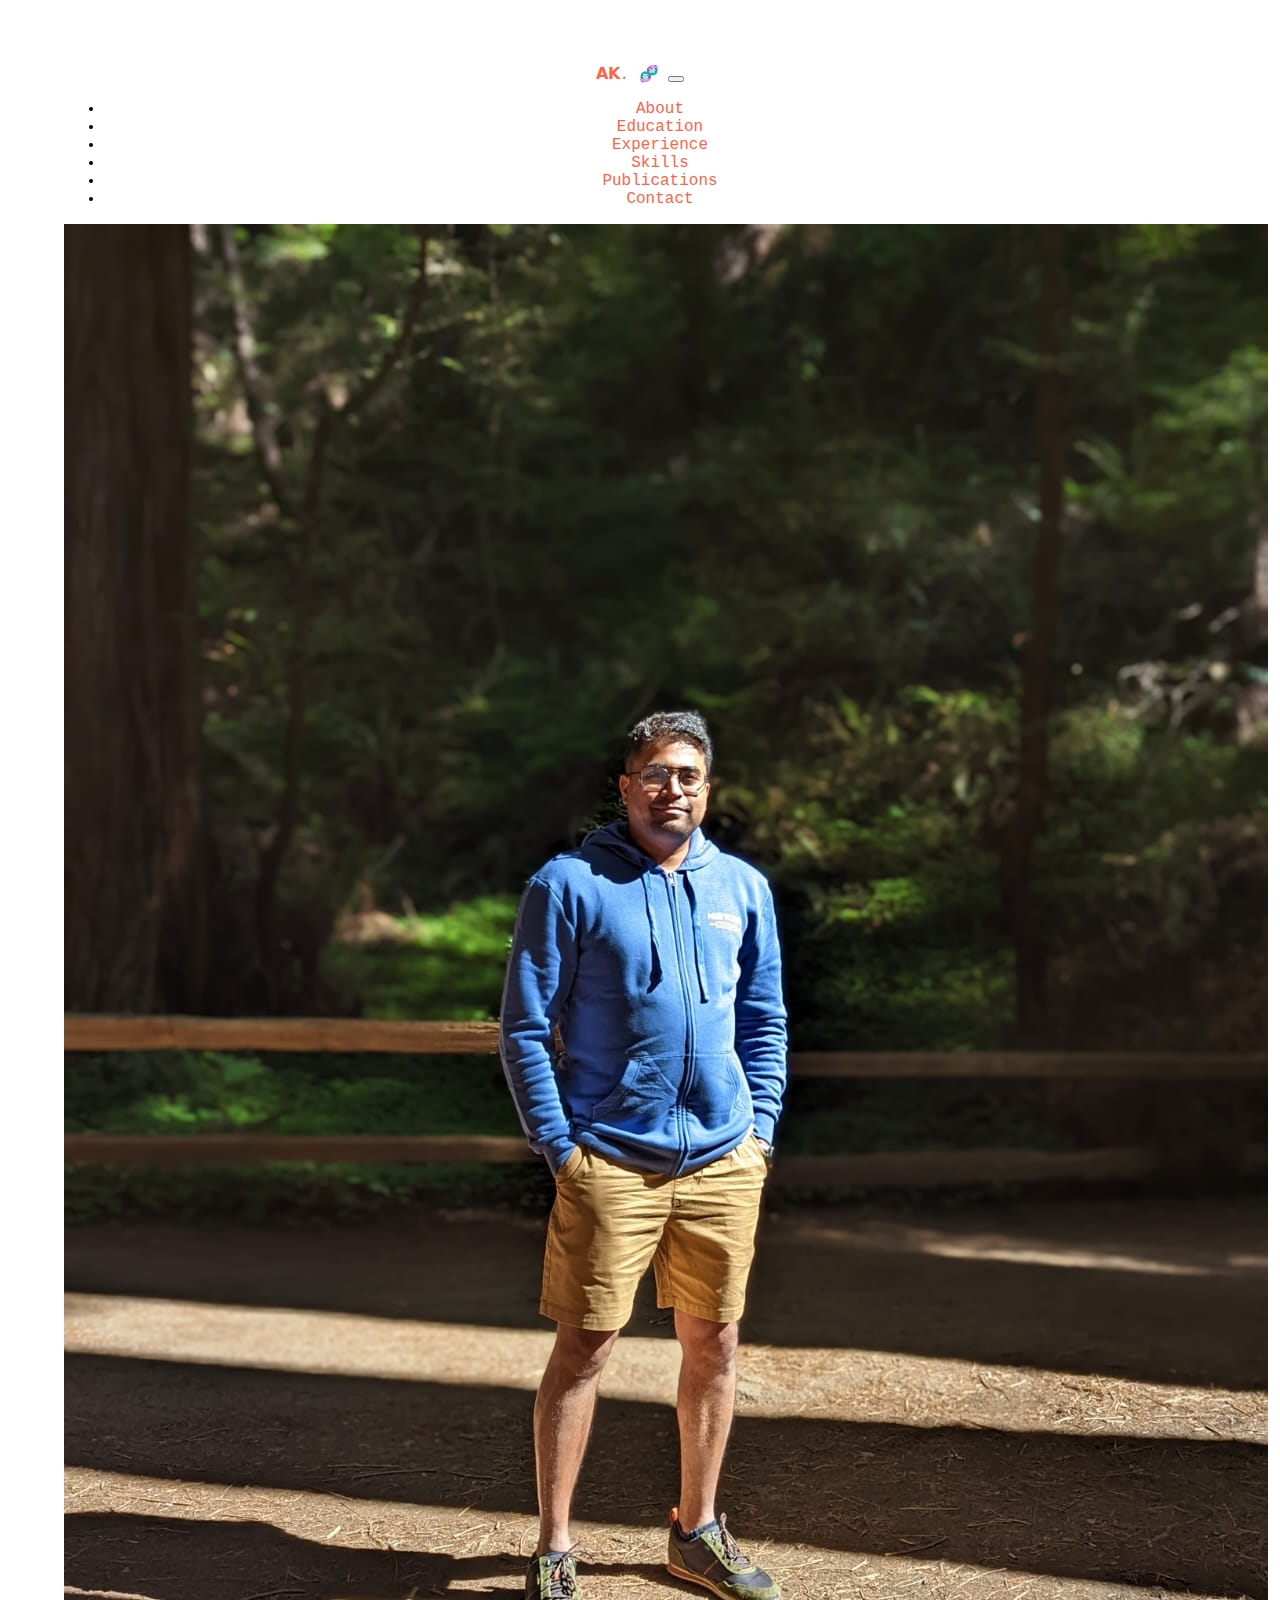
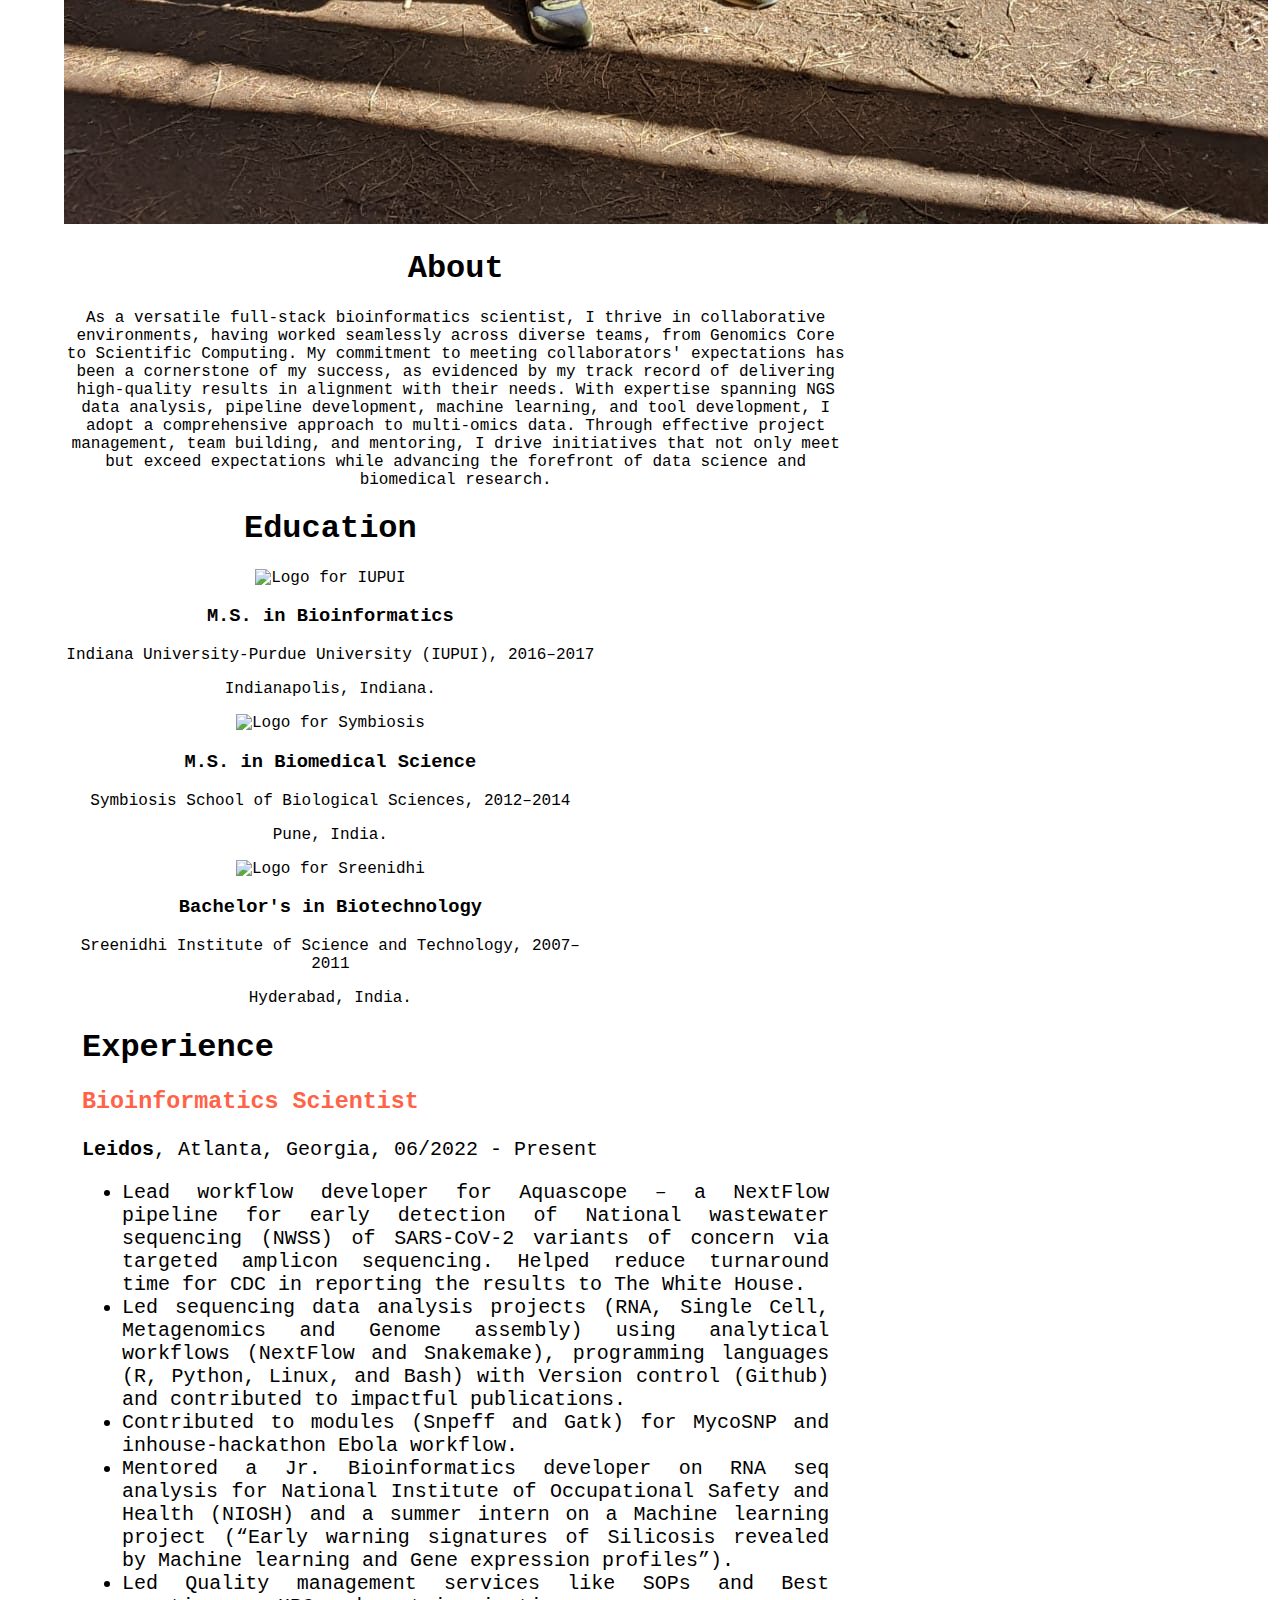
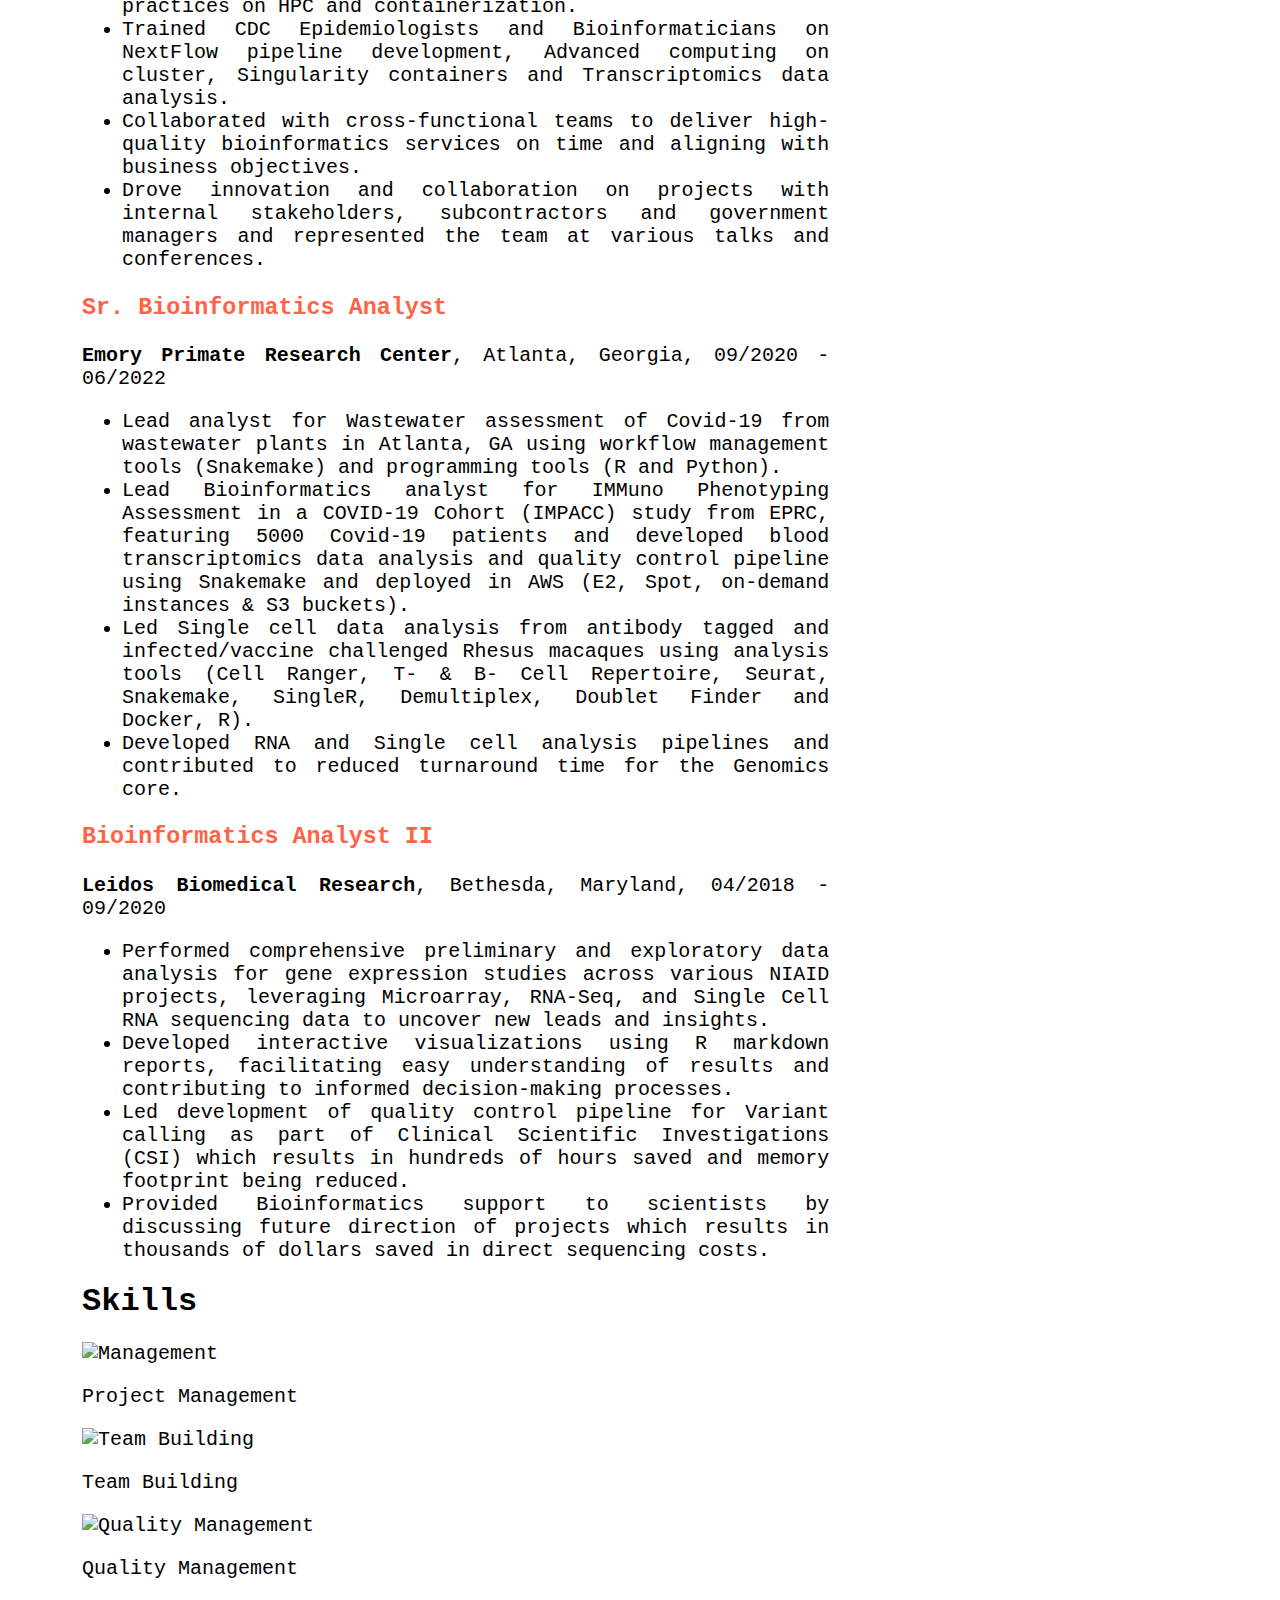
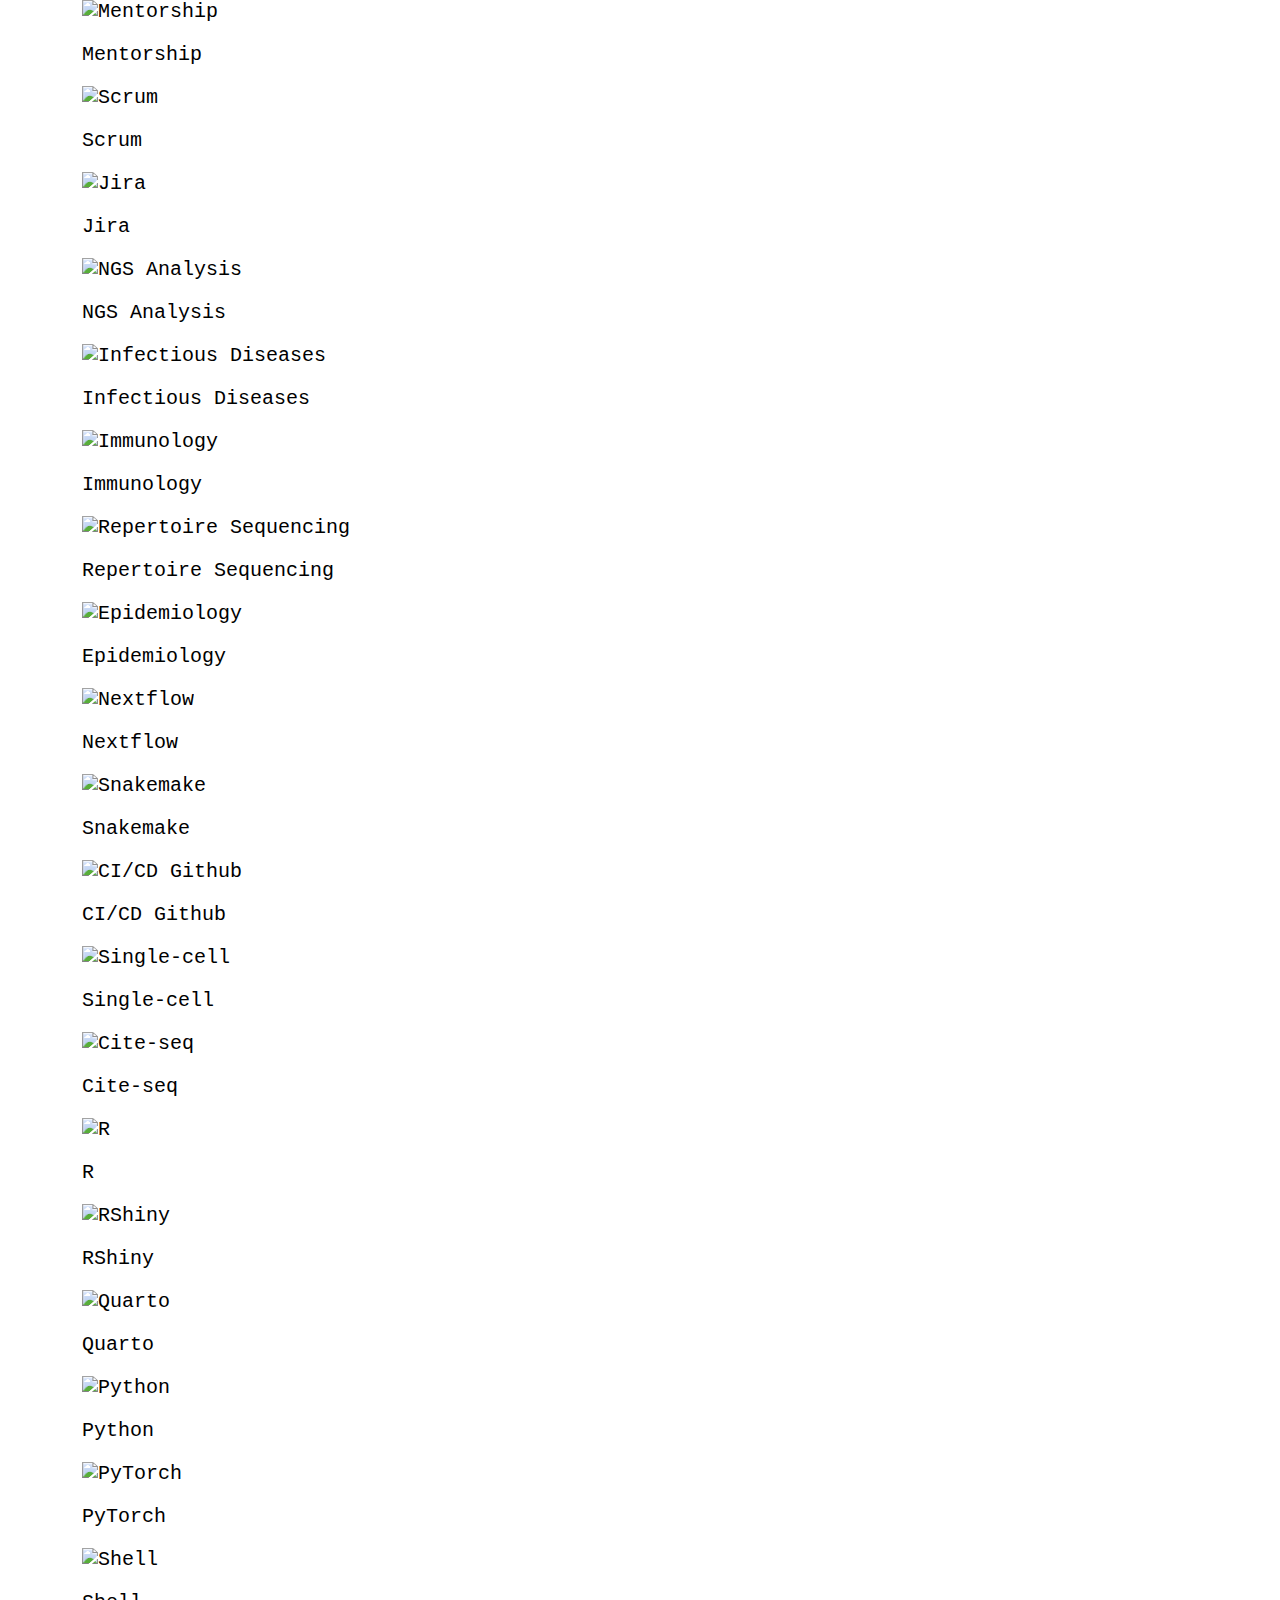
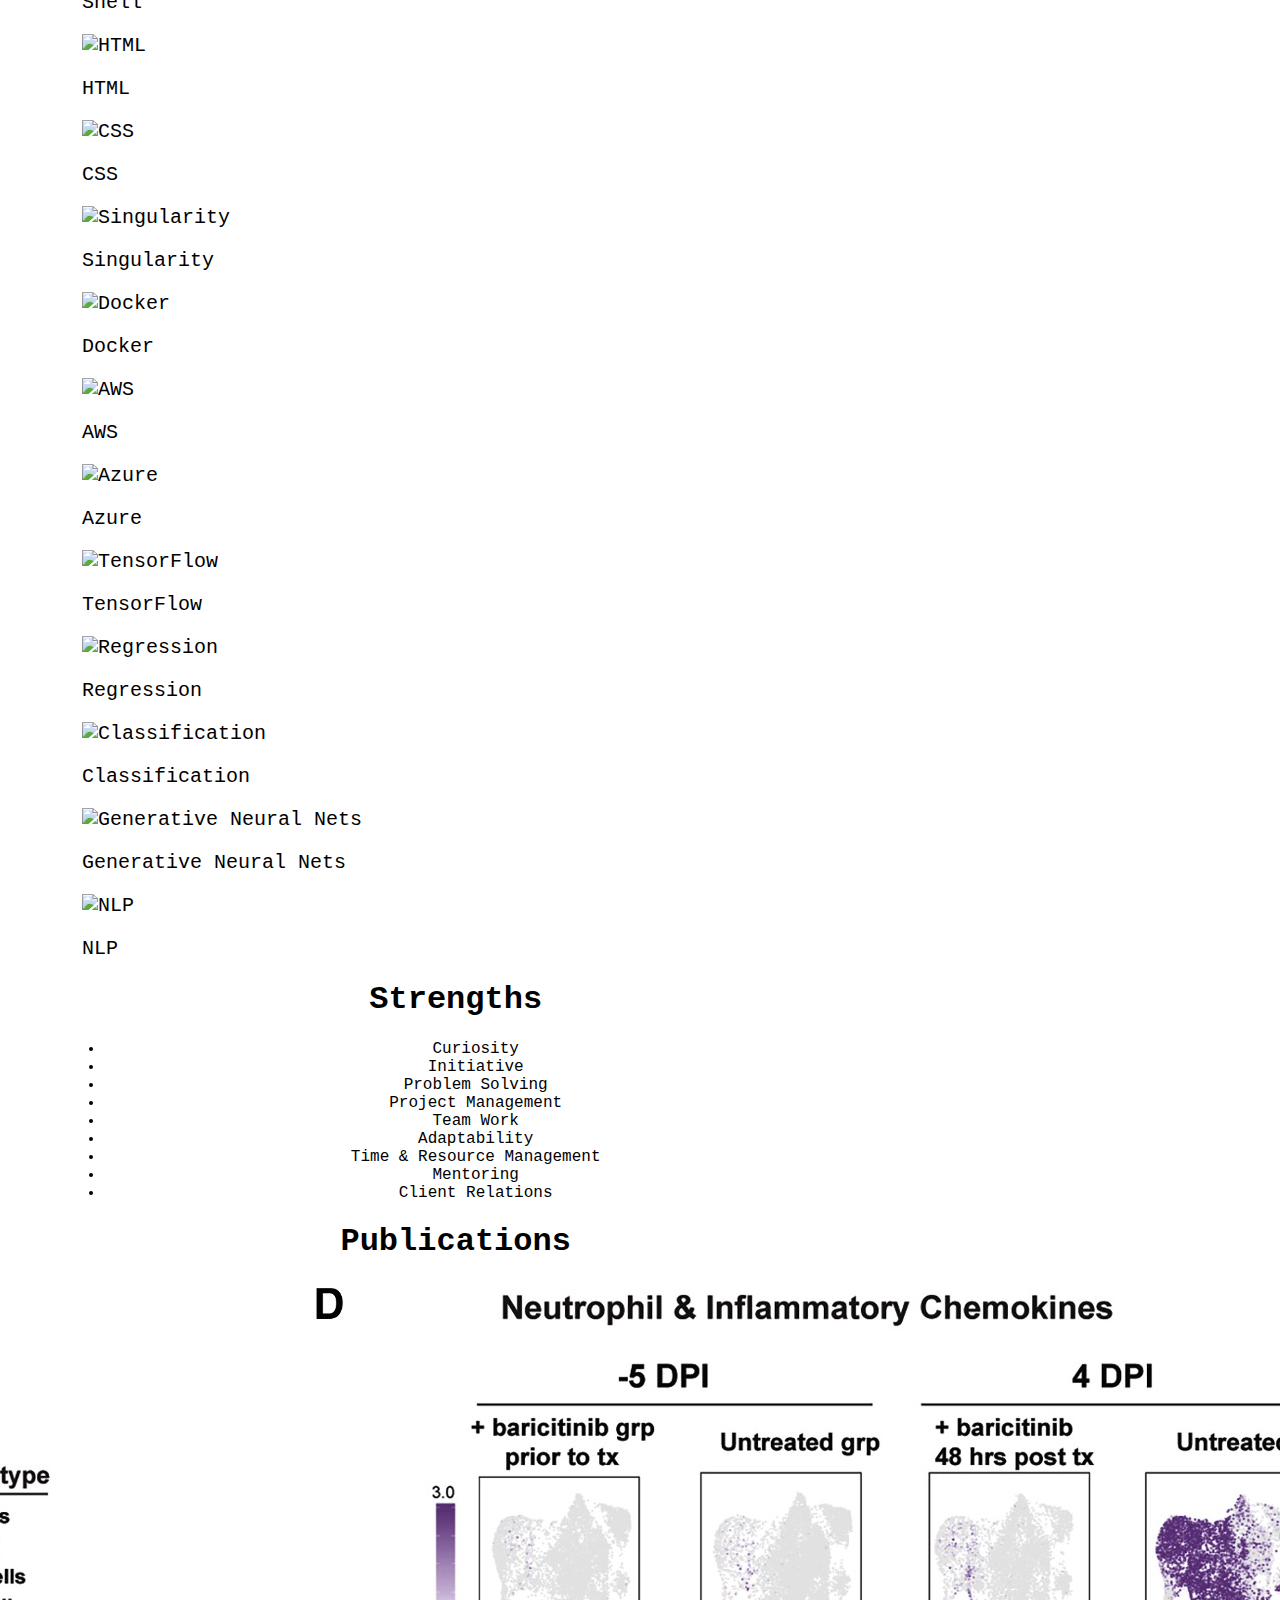
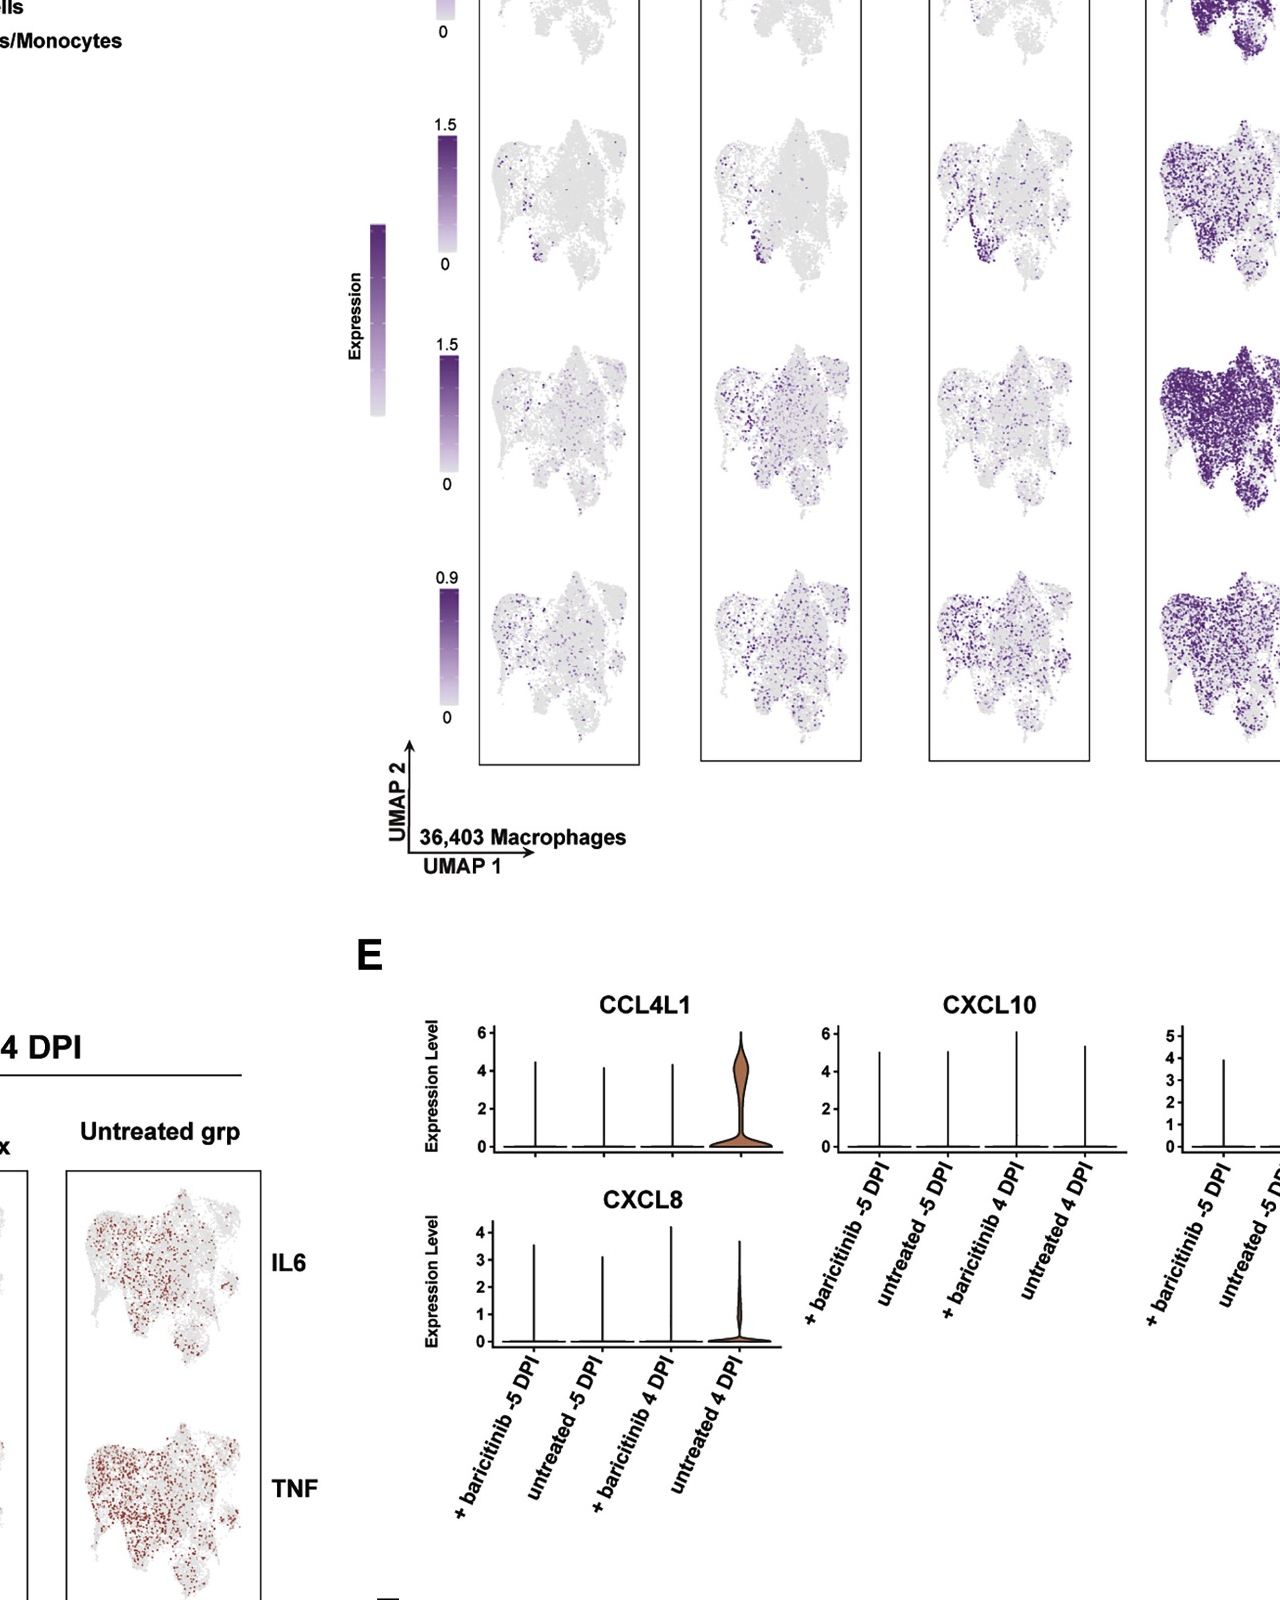
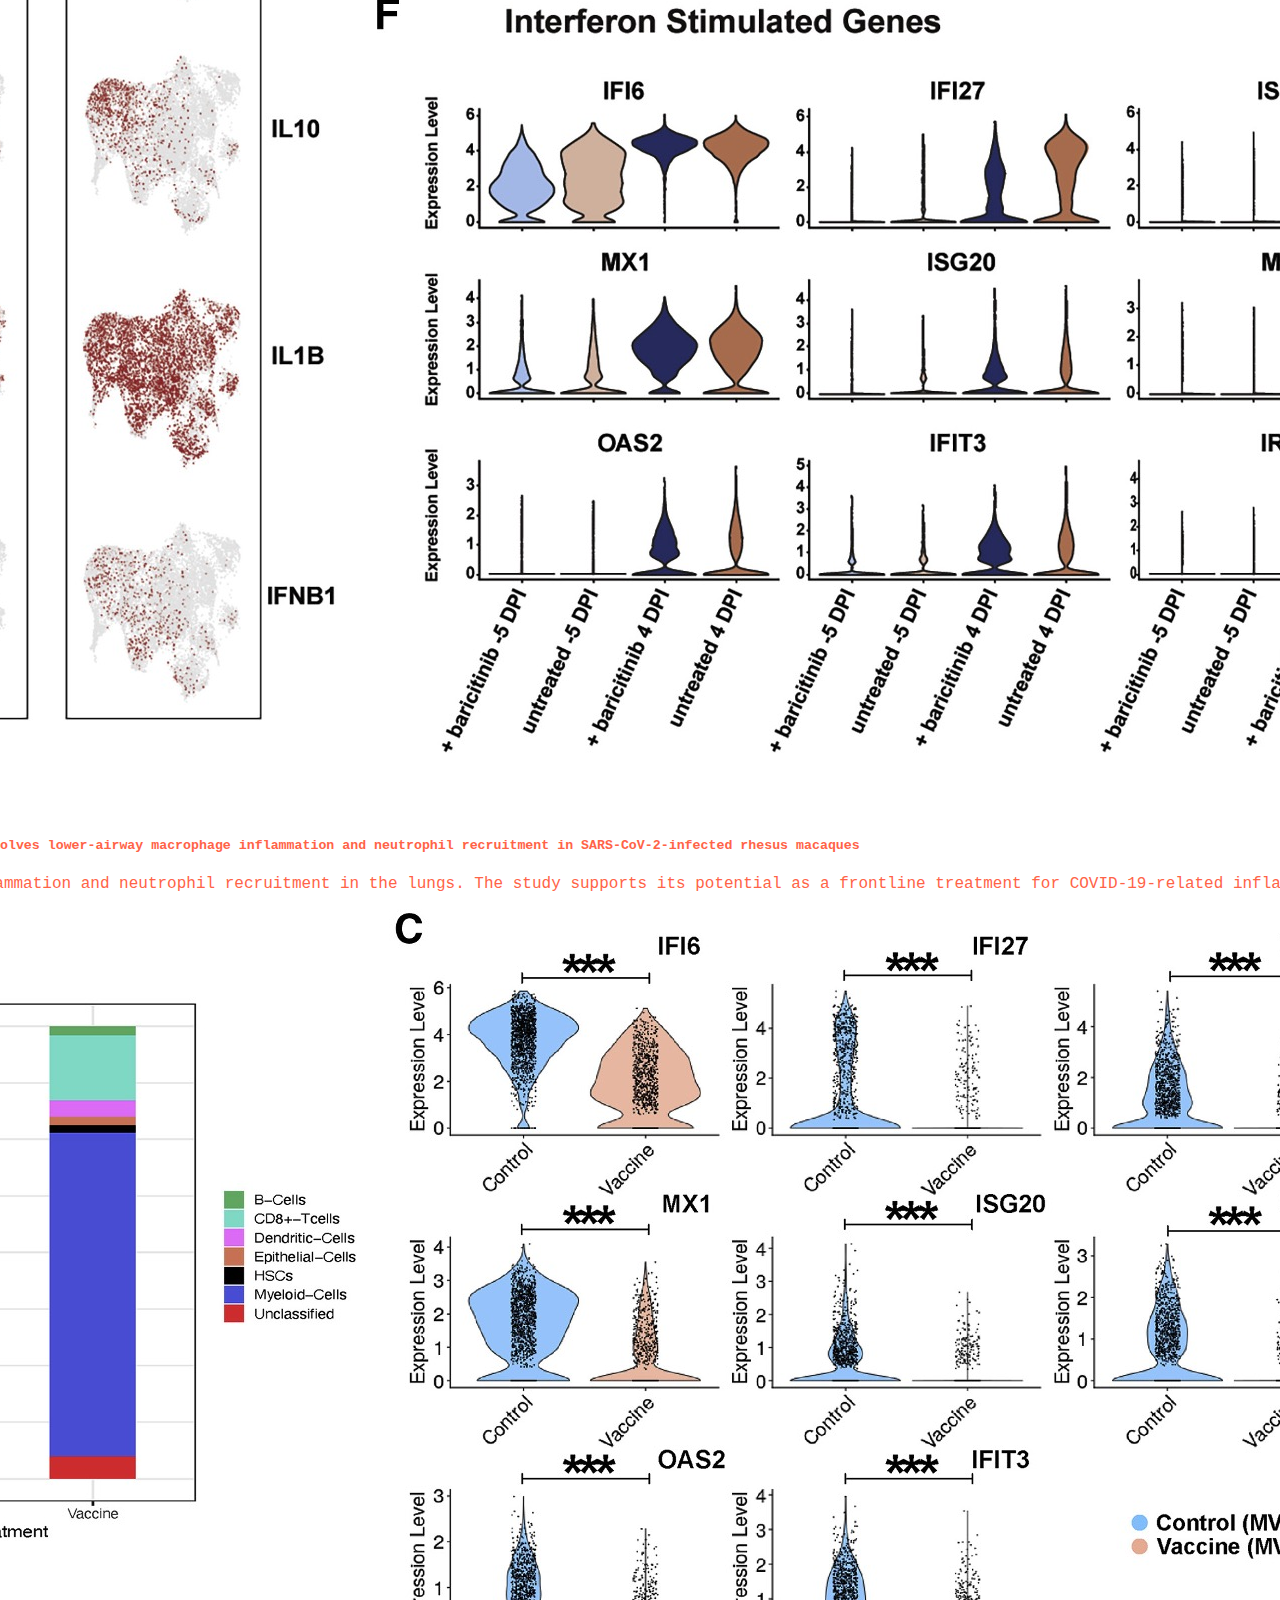
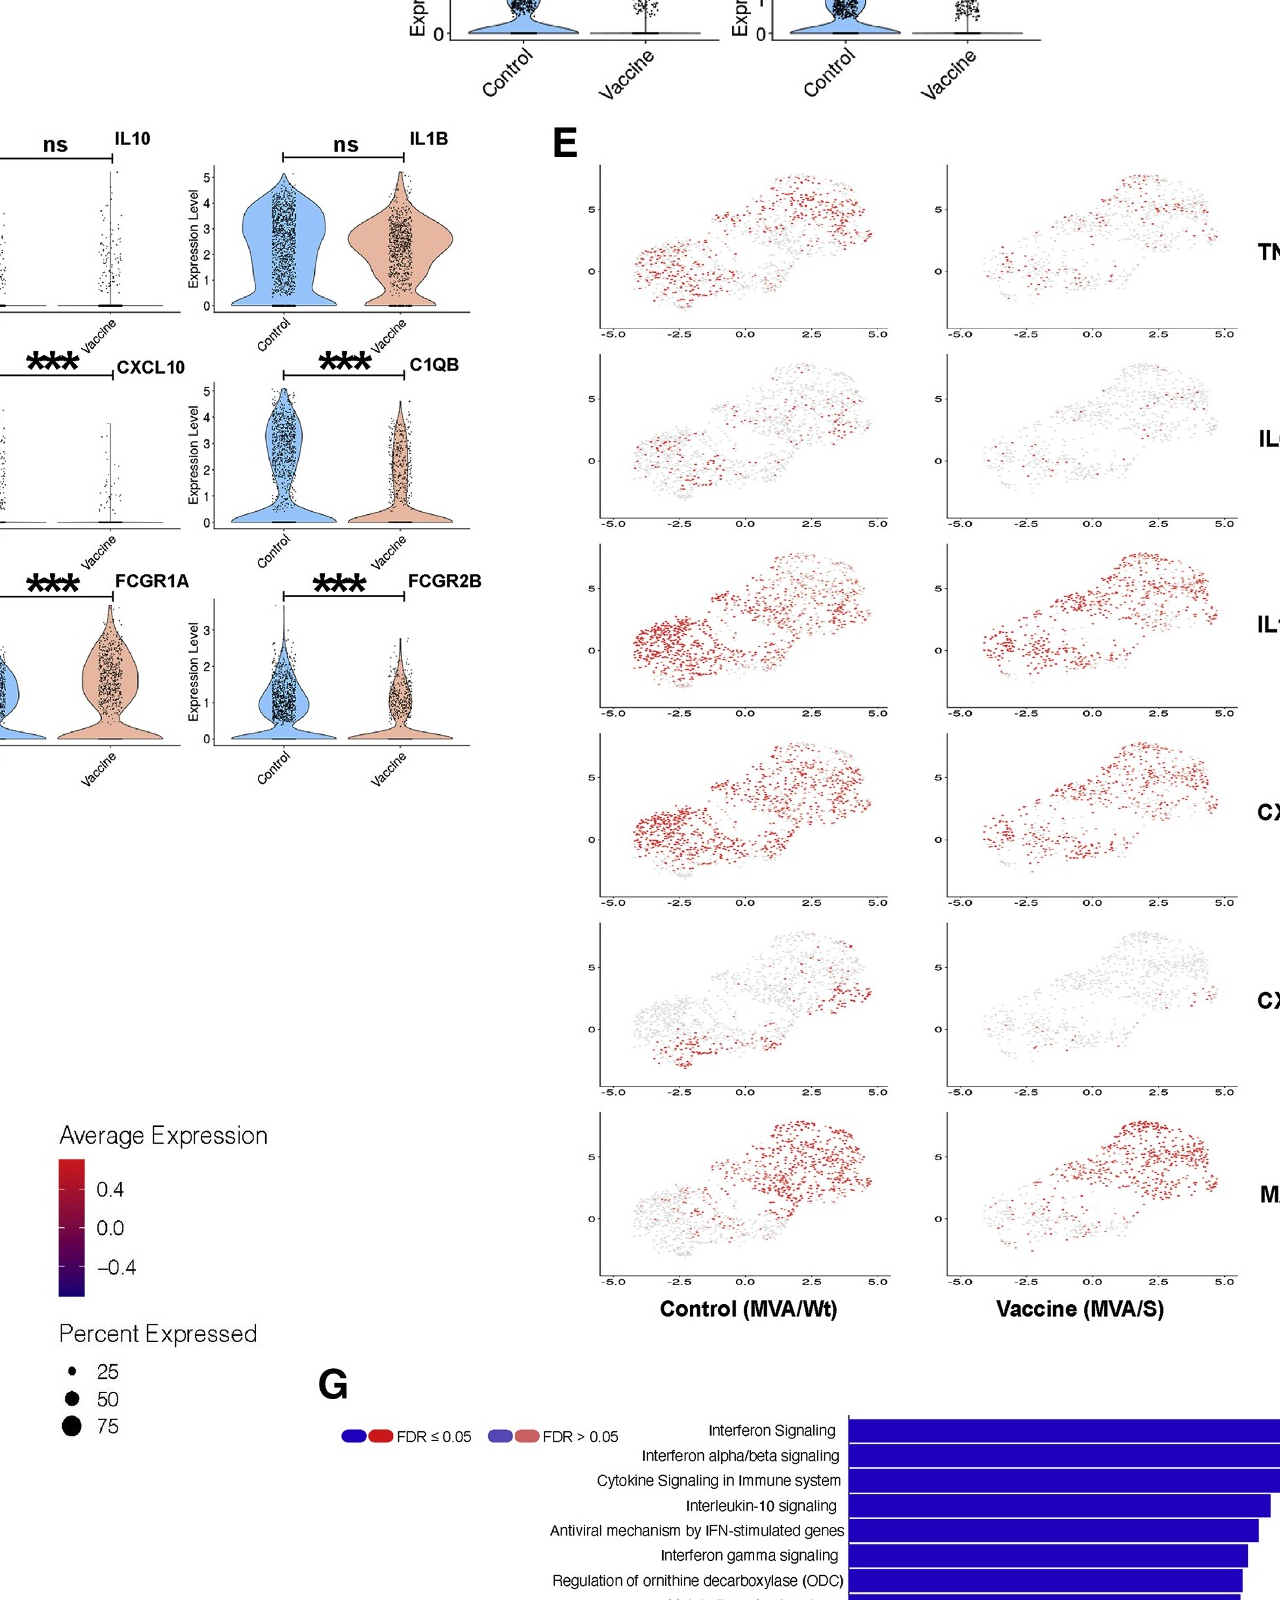
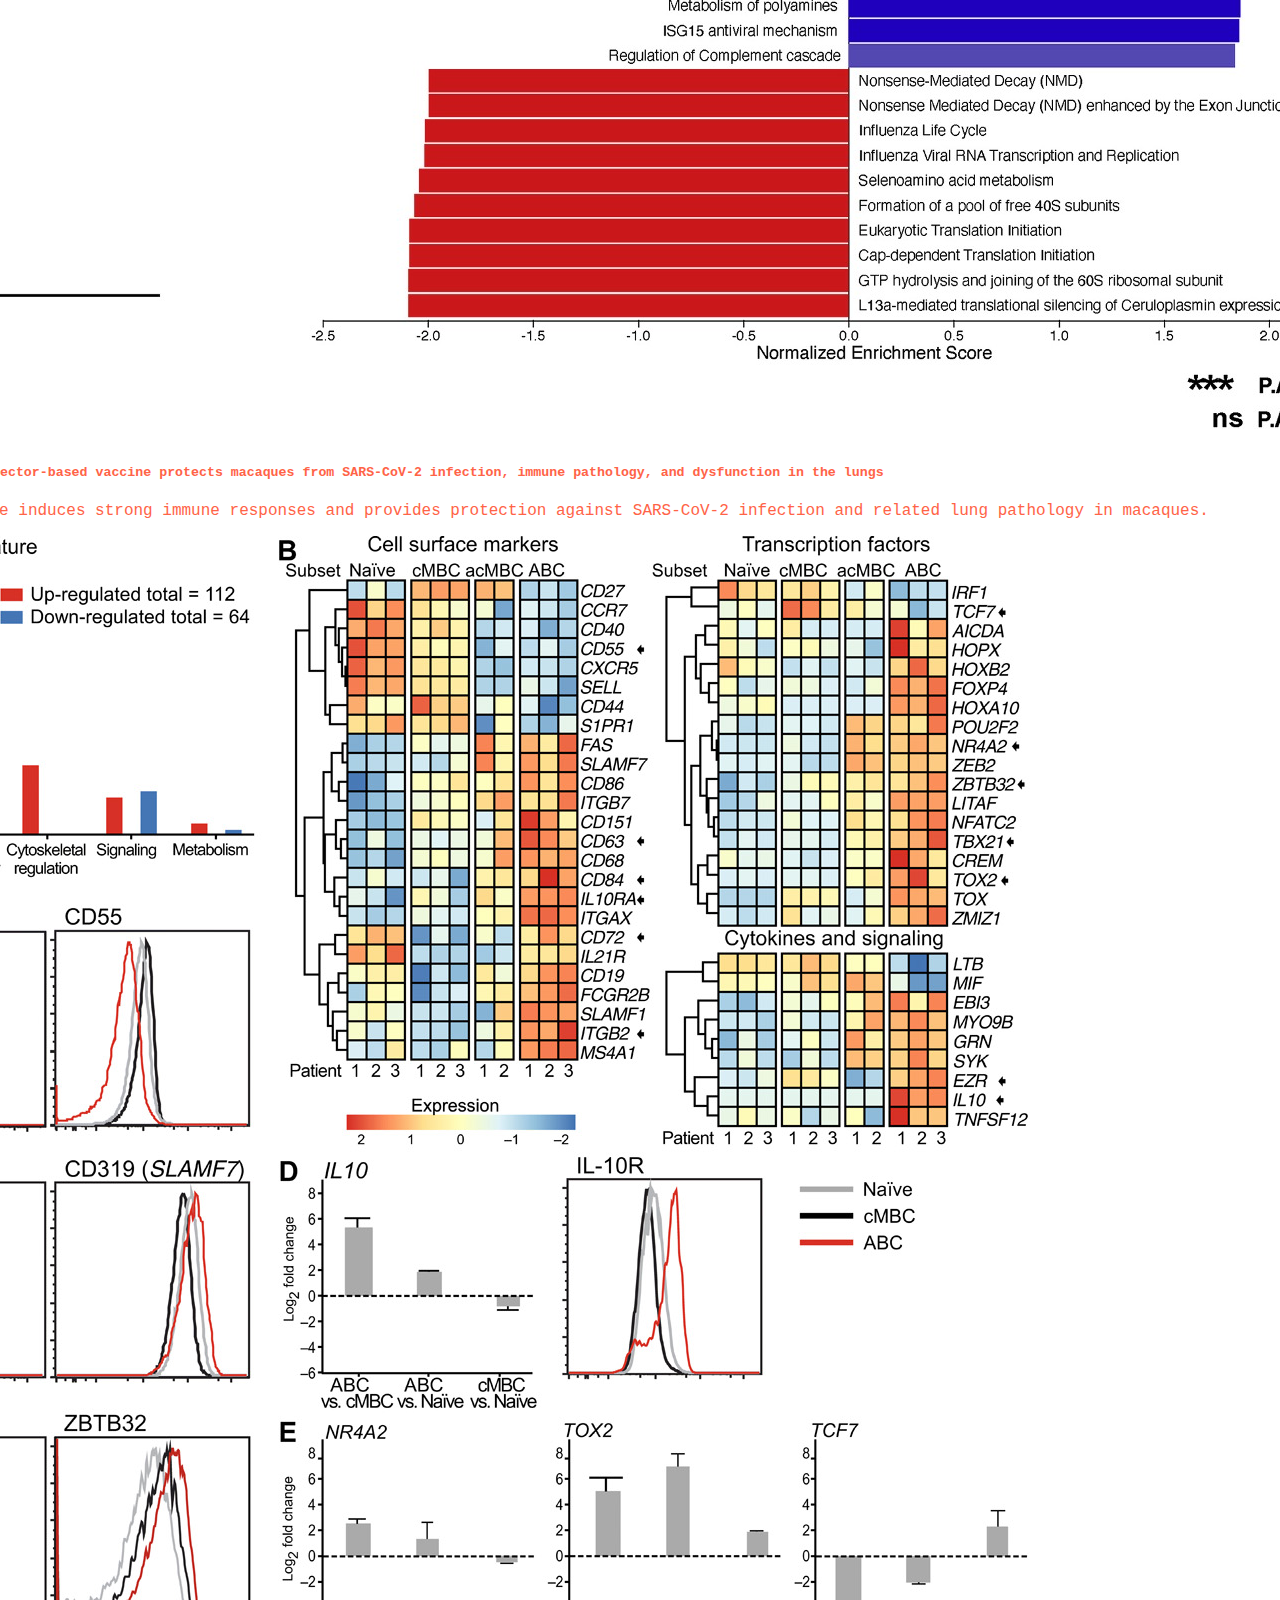
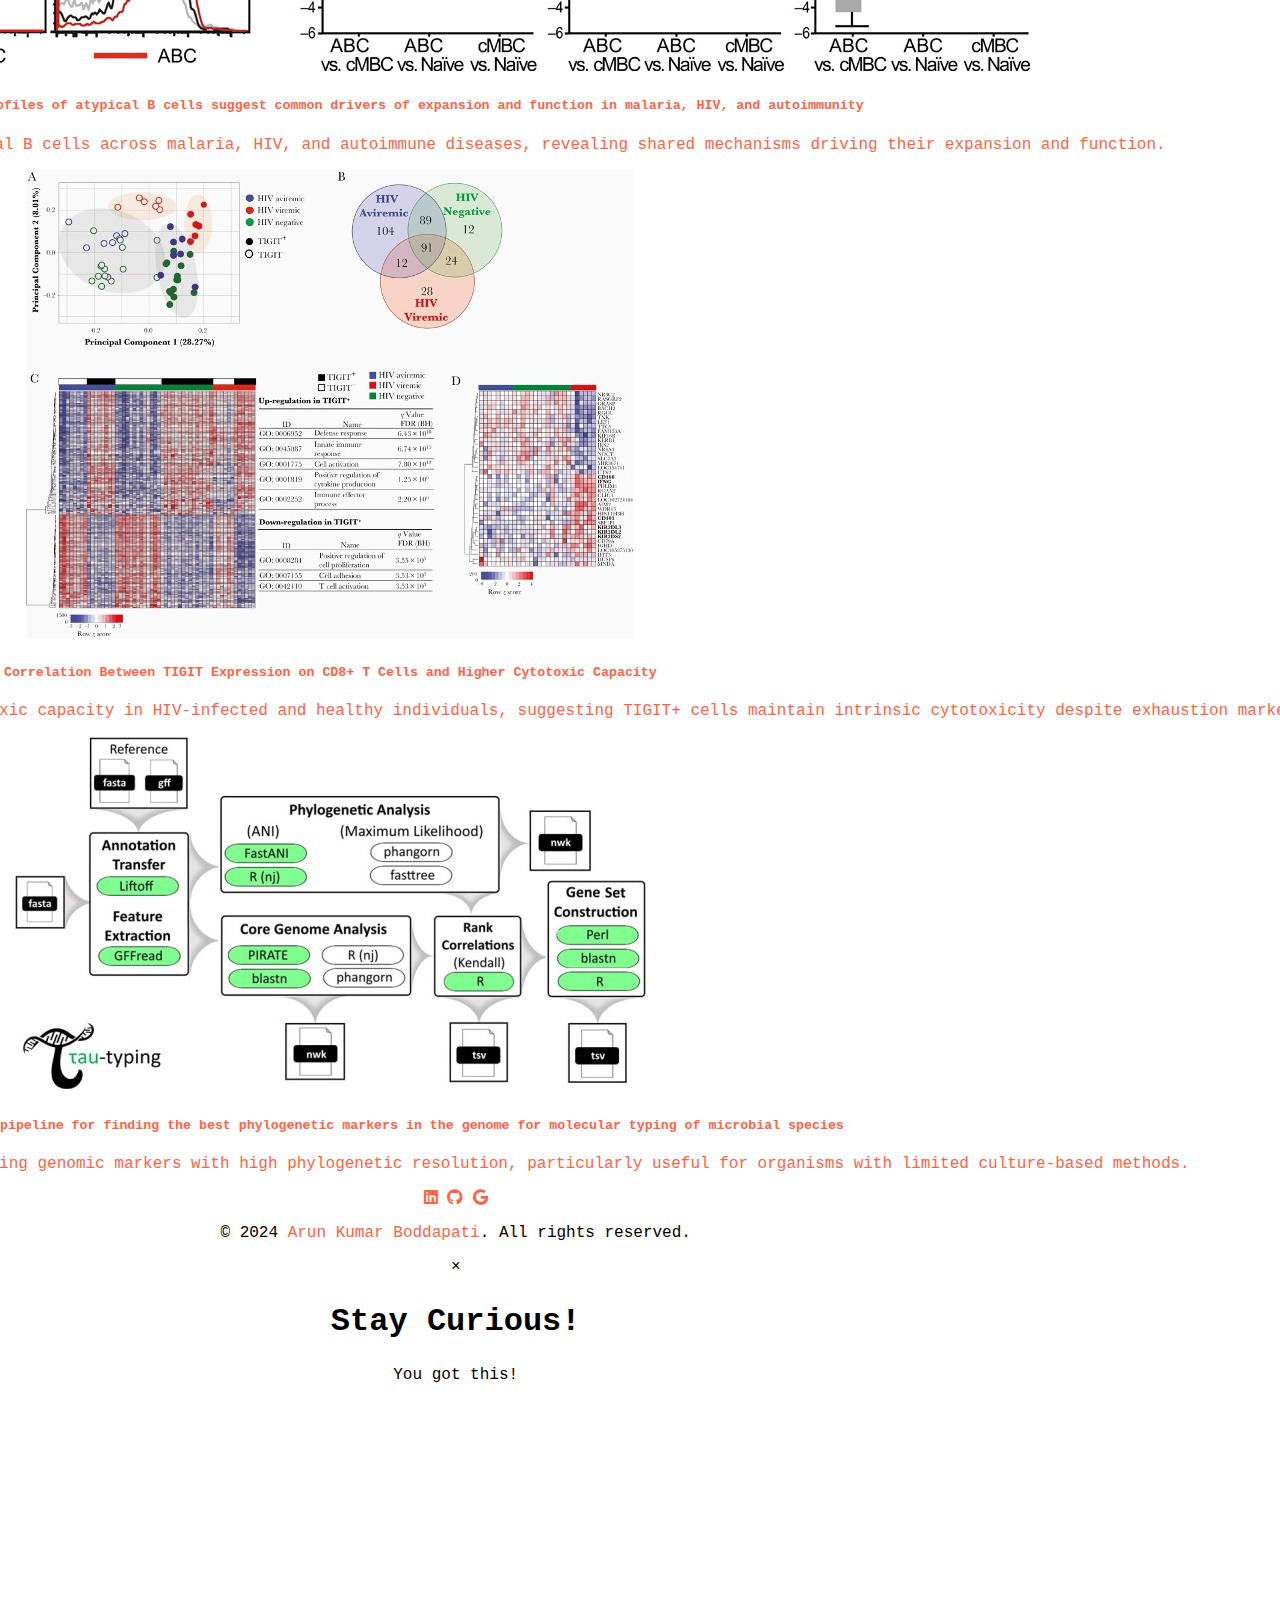
==== commit b73e679c: "Update index.html" ====
--- a/bootstrap/repo/arunbodd.github.io/index.html
+++ b/bootstrap/repo/arunbodd.github.io/index.html
@@ -8,7 +8,7 @@
     <meta name="description" content="Portfolio of Arun Kumar Boddapati, a versatile full-stack bioinformatics scientist with expertise in NGS data analysis, pipeline development, and machine learning.">
     <meta name="keywords" content="Arun Kumar Boddapati, bioinformatics, NGS, data analysis, machine learning, portfolio">
     <title>Arun Kumar Boddapati | Portfolio</title>
-    <link rel="icon" href="assets/bar-chart-line.svg" type="image/svg+xml">
+    <link rel="icon" href="images/bar-chart-line.svg" type="image/svg+xml">
 
     <!-- Bootstrap CSS -->
     <link href="https://cdn.jsdelivr.net/npm/bootstrap@5.0.2/dist/css/bootstrap.min.css" rel="stylesheet"
@@ -77,7 +77,7 @@
             <div class="card">
                 <div class="card-header">
                     <div class="profile-picture-container">
-                        <img src="assets/profilepicture.jpg" alt="Profile Picture of Arun Kumar Boddapati" class="profile-picture">
+                        <img src="images/profilepicture.jpg" alt="Profile Picture of Arun Kumar Boddapati" class="profile-picture">
                     </div>
                 </div>
                 <div class="card-body">
@@ -88,71 +88,224 @@
                 </div>
             </div>
         </section>
-
-        <!-- Education Section -->
-        <section id="education" class="education-section">
-            <div class="container">
-                <h1 class="section-title">Education</h1>
-                <div class="education-item">
-                    <h3 class="degree-title">M.S. in Bioinformatics</h3>
-                    <p class="institution">Indiana University-Purdue University (IUPUI), 2016 - 2017</p>
-                    <p class="location">Indianapolis, Indiana</p>
-                </div>
-                <div class="education-item">
-                    <h3 class="degree-title">M.S in Biomedical Science</h3>
-                    <p class="institution">Symbiosis School of Biological Sciences, 2012 - 2014</p>
-                    <p class="location">Pune, India</p>
-                </div>
-                <div class="education-item">
-                    <h3 class="degree-title">Bachelors in Biotechnology</h3>
-                    <p class="institution">Sreenidhi Institute of Science and Technology, 2007 - 2011</p>
-                    <p class="location">Hyderabad, India</p>
-                </div>
-            </div>
-        </section>
-
-        <!-- Experience Section -->
-        <section id="experience" class="mt-5">
-            <div class="content">
-                <h1>Experience</h1>
-                <div class="experience-item">
-                    <h3 class="heading-colored">Bioinformatics Scientist</h3>
-                    <p><strong>Leidos</strong>, Atlanta, Georgia, 06/2022 - Present</p>
-                    <ul>
-                        <li>Led workflow development for Aquascope, advancing bioinformatics capabilities.</li>
-                        <li>Contributed to impactful publications in the field of bioinformatics.</li>
-                    </ul>
-                </div>
-                <div class="experience-item">
-                    <h3 class="heading-colored">Research Associate</h3>
-                    <p><strong>Emory Primate Research Center</strong>, 08/2019 - 05/2022</p>
-                    <ul>
-                        <li>Conducted COVID-19 wastewater assessment to track virus spread.</li>
-                        <li>Developed pipelines for gene expression studies, enhancing research accuracy.</li>
-                    </ul>
-                </div>
-                <div class="experience-item">
-                    <h3 class="heading-colored">Bioinformatics Specialist</h3>
-                    <p><strong>Leidos Biomedical Research</strong>, 06/2017 - 07/2019</p>
-                    <ul>
-                        <li>Managed multi-omics data analysis projects, providing key insights for research.</li>
-                        <li>Developed and optimized bioinformatics tools to support various studies.</li>
-                    </ul>
-                </div>
-            </div>
-        </section>
-
-        <!-- Skills Section -->
-        <section id="skills" class="mt-5">
-            <div class="content">
-                <h1>Skills</h1>
-                <p><strong class="heading-colored">Management Skills</strong>: Project management, Team building, Quality management, Mentorship, Scrum, Jira</p>
-                <p><strong class="heading-colored">Bioinformatics & Biomedical Sciences</strong>: NGS Analysis, Infectious diseases, Immunology, Repertoire sequencing, Epidemiology, Nextflow, Snakemake, CI/CD Github, Single-cell, Cite-seq</p>
-                <p><strong class="heading-colored">Programming/Scripting:</strong> R/Rshiny/Quarto, Python/PyTorch, Shell, HTML, CSS</p>
-                <p><strong class="heading-colored">High performance & Cloud Computing</strong>: Singularity, Docker, AWS, Azure</p>
-                <p><strong class="heading-colored">Machine Learning</strong>: TensorFlow, Regression, Classification, Generative neural nets, NLP</p>
-            </div>
-        </section>
+<!-- Education Section -->
+<section id="education" class="education-section">
+    <div class="container">
+        <h1 class="section-title">Education</h1>
+        <div class="education-item">
+            <img src="C:\Users\Asus\OneDrive\Desktop\frontend\bootstrap\arunkumar\images\icons\iupui.png" alt="Logo for IUPUI" class="education-logo">
+            <h3 class="degree-title">M.S. in Bioinformatics</h3>
+            <p class="institution">Indiana University-Purdue University (IUPUI), 2016–2017</p>
+            <p class="location">Indianapolis, Indiana.</p>
+        </div>
+        <div class="education-item">
+            <img src="C:\Users\Asus\OneDrive\Desktop\frontend\bootstrap\arunkumar\images\icons\symbiosis.png" alt="Logo for Symbiosis" class="education-logo">
+            <h3 class="degree-title">M.S. in Biomedical Science</h3>
+            <p class="institution">Symbiosis School of Biological Sciences, 2012–2014</p>
+            <p class="location">Pune, India.</p>
+        </div>
+        <div class="education-item">
+            <img src="C:\Users\Asus\OneDrive\Desktop\frontend\bootstrap\arunkumar\images\icons\sreenidhi.png" alt="Logo for Sreenidhi" class="education-logo">
+            <h3 class="degree-title">Bachelor's in Biotechnology</h3>
+            <p class="institution">Sreenidhi Institute of Science and Technology, 2007–2011</p>
+            <p class="location">Hyderabad, India.</p>
+        </div>
+    </div>
+</section>
+
+
+
+<!-- Experience Section -->
+<section id="experience" class="mt-5">
+    <div class="content">
+        <h1>Experience</h1>
+        <div class="experience-item">
+            <h3 class="heading-colored">Bioinformatics Scientist</h3>
+            <p><strong>Leidos</strong>, Atlanta, Georgia, 06/2022 - Present</p>
+            <ul>
+                <li>Lead workflow developer for Aquascope – a NextFlow pipeline for early detection of National wastewater sequencing (NWSS) of SARS-CoV-2 variants of concern via targeted amplicon sequencing. Helped reduce turnaround time for CDC in reporting the results to The White House.</li>
+                <li>Led sequencing data analysis projects (RNA, Single Cell, Metagenomics and Genome assembly) using analytical workflows (NextFlow and Snakemake), programming languages (R, Python, Linux, and Bash) with Version control (Github) and contributed to impactful publications.</li>
+                <li>Contributed to modules (Snpeff and Gatk) for MycoSNP and inhouse-hackathon Ebola workflow.</li>
+                <li>Mentored a Jr. Bioinformatics developer on RNA seq analysis for National Institute of Occupational Safety and Health (NIOSH) and a summer intern on a Machine learning project (“Early warning signatures of Silicosis revealed by Machine learning and Gene expression profiles”).</li>
+                <li>Led Quality management services like SOPs and Best practices on HPC and containerization.</li>
+                <li>Trained CDC Epidemiologists and Bioinformaticians on NextFlow pipeline development, Advanced computing on cluster, Singularity containers and Transcriptomics data analysis.</li>
+                <li>Collaborated with cross-functional teams to deliver high-quality bioinformatics services on time and aligning with business objectives.</li>
+                <li>Drove innovation and collaboration on projects with internal stakeholders, subcontractors and government managers and represented the team at various talks and conferences.</li>
+            </ul>
+        </div>
+        <div class="experience-item">
+            <h3 class="heading-colored">Sr. Bioinformatics Analyst</h3>
+            <p><strong>Emory Primate Research Center</strong>, Atlanta, Georgia, 09/2020 - 06/2022</p>
+            <ul>
+                <li>Lead analyst for Wastewater assessment of Covid-19 from wastewater plants in Atlanta, GA using workflow management tools (Snakemake) and programming tools (R and Python).</li>
+                <li>Lead Bioinformatics analyst for IMMuno Phenotyping Assessment in a COVID-19 Cohort (IMPACC) study from EPRC, featuring 5000 Covid-19 patients and developed blood transcriptomics data analysis and quality control pipeline using Snakemake and deployed in AWS (E2, Spot, on-demand instances & S3 buckets).</li>
+                <li>Led Single cell data analysis from antibody tagged and infected/vaccine challenged Rhesus macaques using analysis tools (Cell Ranger, T- & B- Cell Repertoire, Seurat, Snakemake, SingleR, Demultiplex, Doublet Finder and Docker, R).</li>
+                <li>Developed RNA and Single cell analysis pipelines and contributed to reduced turnaround time for the Genomics core.</li>
+            </ul>
+        </div>
+        <div class="experience-item">
+            <h3 class="heading-colored">Bioinformatics Analyst II</h3>
+            <p><strong>Leidos Biomedical Research</strong>, Bethesda, Maryland, 04/2018 - 09/2020</p>
+            <ul>
+                <li>Performed comprehensive preliminary and exploratory data analysis for gene expression studies across various NIAID projects, leveraging Microarray, RNA-Seq, and Single Cell RNA sequencing data to uncover new leads and insights.</li>
+                <li>Developed interactive visualizations using R markdown reports, facilitating easy understanding of results and contributing to informed decision-making processes.</li>
+                <li>Led development of quality control pipeline for Variant calling as part of Clinical Scientific Investigations (CSI) which results in hundreds of hours saved and memory footprint being reduced.</li>
+                <li>Provided Bioinformatics support to scientists by discussing future direction of projects which results in thousands of dollars saved in direct sequencing costs.</li>
+            </ul>
+        </div>
+    </div>
+</section>
+
+<!-- Skills Section -->
+<section id="skills" class="mt-5">
+    <div class="content">
+        <h1>Skills</h1>
+        <div class="skills-container">
+            <!-- Management Skills -->
+            <div class="skill-item">
+                <img src="C:\Users\Asus\OneDrive\Desktop\frontend\bootstrap\arunkumar\images\icons\project.png" alt="Management" class="skill-icon">
+                <p>Project Management</p>
+            </div>
+            <div class="skill-item">
+                <img src="C:\Users\Asus\OneDrive\Desktop\frontend\bootstrap\arunkumar\images\icons\team-building.png" alt="Team Building" class="skill-icon">
+                <p>Team Building</p>
+            </div>
+            <div class="skill-item">
+                <img src="C:\Users\Asus\OneDrive\Desktop\frontend\bootstrap\arunkumar\images\icons\quality-control.png" alt="Quality Management" class="skill-icon">
+                <p>Quality Management</p>
+            </div>
+            <div class="skill-item">
+                <img src="C:\Users\Asus\OneDrive\Desktop\frontend\bootstrap\arunkumar\images\icons\mentorship.png" alt="Mentorship" class="skill-icon">
+                <p>Mentorship</p>
+            </div>
+            <div class="skill-item">
+                <img src="C:\Users\Asus\OneDrive\Desktop\frontend\bootstrap\arunkumar\images\icons\scrum.png" alt="Scrum" class="skill-icon">
+                <p>Scrum</p>
+            </div>
+            <div class="skill-item">
+                <img src="C:\Users\Asus\OneDrive\Desktop\frontend\bootstrap\arunkumar\images\icons\jira.png" alt="Jira" class="skill-icon">
+                <p>Jira</p>
+            </div>
+
+            <!-- Bioinformatics & Biomedical Sciences -->
+            <div class="skill-item">
+                <img src="C:\Users\Asus\OneDrive\Desktop\frontend\bootstrap\arunkumar\images\icons\analysis.png" alt="NGS Analysis" class="skill-icon">
+                <p>NGS Analysis</p>
+            </div>
+            <div class="skill-item">
+                <img src="C:\Users\Asus\OneDrive\Desktop\frontend\bootstrap\arunkumar\images\icons\coronavirus.png" alt="Infectious Diseases" class="skill-icon">
+                <p>Infectious Diseases</p>
+            </div>
+            <div class="skill-item">
+                <img src="C:\Users\Asus\OneDrive\Desktop\frontend\bootstrap\arunkumar\images\icons\antibodies.png" alt="Immunology" class="skill-icon">
+                <p>Immunology</p>
+            </div>
+            <div class="skill-item">
+                <img src="C:\Users\Asus\OneDrive\Desktop\frontend\bootstrap\arunkumar\images\icons\repo_sequencing.png" alt="Repertoire Sequencing" class="skill-icon">
+                <p>Repertoire Sequencing</p>
+            </div>
+            <div class="skill-item">
+                <img src="C:\Users\Asus\OneDrive\Desktop\frontend\bootstrap\arunkumar\images\icons\epidemiology.png" alt="Epidemiology" class="skill-icon">
+                <p>Epidemiology</p>
+            </div>
+            <div class="skill-item">
+                <img src="C:\Users\Asus\OneDrive\Desktop\frontend\bootstrap\arunkumar\images\icons\nextflow.png" alt="Nextflow" class="skill-icon">
+                <p>Nextflow</p>
+            </div>
+            <div class="skill-item">
+                <img src="C:\Users\Asus\OneDrive\Desktop\frontend\bootstrap\arunkumar\images\icons\snakemake.png" alt="Snakemake" class="skill-icon">
+                <p>Snakemake</p>
+            </div>
+            <div class="skill-item">
+                <img src="C:\Users\Asus\OneDrive\Desktop\frontend\bootstrap\arunkumar\images\icons\ci_cd.png" alt="CI/CD Github" class="skill-icon">
+                <p>CI/CD Github</p>
+            </div>
+            <div class="skill-item">
+                <img src="C:\Users\Asus\OneDrive\Desktop\frontend\bootstrap\arunkumar\images\icons\single-cell.png" alt="Single-cell" class="skill-icon">
+                <p>Single-cell</p>
+            </div>
+            <div class="skill-item">
+                <img src="C:\Users\Asus\OneDrive\Desktop\frontend\bootstrap\arunkumar\images\icons\site sequencing.png" alt="Cite-seq" class="skill-icon">
+                <p>Cite-seq</p>
+            </div>
+
+            <!-- Programming/Scripting -->
+            <div class="skill-item">
+                <img src="C:\Users\Asus\OneDrive\Desktop\frontend\bootstrap\arunkumar\images\icons\r.png" alt="R" class="skill-icon">
+                <p>R</p>
+            </div>
+            <div class="skill-item">
+                <img src="C:\Users\Asus\OneDrive\Desktop\frontend\bootstrap\arunkumar\images\icons\rshiny.png" alt="RShiny" class="skill-icon">
+                <p>RShiny</p>
+            </div>
+            <div class="skill-item">
+                <img src="C:\Users\Asus\OneDrive\Desktop\frontend\bootstrap\arunkumar\images\icons\quarto.png" alt="Quarto" class="skill-icon">
+                <p>Quarto</p>
+            </div>
+            <div class="skill-item">
+                <img src="C:\Users\Asus\OneDrive\Desktop\frontend\bootstrap\arunkumar\images\icons\python.png" alt="Python" class="skill-icon">
+                <p>Python</p>
+            </div>
+            <div class="skill-item">
+                <img src="C:\Users\Asus\OneDrive\Desktop\frontend\bootstrap\arunkumar\images\icons\pytorch.png" alt="PyTorch" class="skill-icon">
+                <p>PyTorch</p>
+            </div>
+            <div class="skill-item">
+                <img src="C:\Users\Asus\OneDrive\Desktop\frontend\bootstrap\arunkumar\images\icons\shell.png" alt="Shell" class="skill-icon">
+                <p>Shell</p>
+            </div>
+            <div class="skill-item">
+                <img src="C:\Users\Asus\OneDrive\Desktop\frontend\bootstrap\arunkumar\images\icons\html.png" alt="HTML" class="skill-icon">
+                <p>HTML</p>
+            </div>
+            <div class="skill-item">
+                <img src="C:\Users\Asus\OneDrive\Desktop\frontend\bootstrap\arunkumar\images\icons\css.png" alt="CSS" class="skill-icon">
+                <p>CSS</p>
+            </div>
+
+            <!-- High Performance & Cloud Computing -->
+            <div class="skill-item">
+                <img src="C:\Users\Asus\OneDrive\Desktop\frontend\bootstrap\arunkumar\images\icons\singularity.png" alt="Singularity" class="skill-icon">
+                <p>Singularity</p>
+            </div>
+            <div class="skill-item">
+                <img src="C:\Users\Asus\OneDrive\Desktop\frontend\bootstrap\arunkumar\images\icons\docker.png" alt="Docker" class="skill-icon">
+                <p>Docker</p>
+            </div>
+            <div class="skill-item">
+                <img src="C:\Users\Asus\OneDrive\Desktop\frontend\bootstrap\arunkumar\images\icons\aws.png" alt="AWS" class="skill-icon">
+                <p>AWS</p>
+            </div>
+            <div class="skill-item">
+                <img src="\C:\Users\Asus\OneDrive\Desktop\frontend\bootstrap\arunkumar\images\icons\azure.png" alt="Azure" class="skill-icon">
+                <p>Azure</p>
+            </div>
+
+            <!-- Machine Learning -->
+            <div class="skill-item">
+                <img src="C:\Users\Asus\OneDrive\Desktop\frontend\bootstrap\arunkumar\images\icons\tensorflow.png" alt="TensorFlow" class="skill-icon">
+                <p>TensorFlow</p>
+            </div>
+            <div class="skill-item">
+                <img src="C:\Users\Asus\OneDrive\Desktop\frontend\bootstrap\arunkumar\images\icons\regression.png" alt="Regression" class="skill-icon">
+                <p>Regression</p>
+            </div>
+            <div class="skill-item">
+                <img src="C:\Users\Asus\OneDrive\Desktop\frontend\bootstrap\arunkumar\images\icons\classification.png" alt="Classification" class="skill-icon">
+                <p>Classification</p>
+            </div>
+            <div class="skill-item">
+                <img src="C:\Users\Asus\OneDrive\Desktop\frontend\bootstrap\arunkumar\images\icons\neuralnets.png" alt="Generative Neural Nets" class="skill-icon">
+                <p>Generative Neural Nets</p>
+            </div>
+            <div class="skill-item">
+                <img src="C:\Users\Asus\OneDrive\Desktop\frontend\bootstrap\arunkumar\images\icons\nlp.png" alt="NLP" class="skill-icon">
+                <p>NLP</p>
+            </div>
+        </div>
+    </div>
+</section>
+
 
       
         <!-- Strengths Section -->
@@ -203,46 +356,100 @@
 
 
 
-        <!-- Publications Section -->
-        <section id="publications" class="mt-5">
-            <div class="content">
-                <h1>Publications</h1>
-                <div class="publications-list">
-                    <div class="publication-item">
-                        <h3 class="heading-colored">A Comprehensive Overview of Aquascope: Advancing Bioinformatics through Workflow Optimization</h3>
-                        <p><em>Leidos Technical Journal</em>, 2023</p>
-                    </div>
-                    <div class="publication-item">
-                        <h3 class="heading-colored">COVID-19 Wastewater Surveillance: Insights and Implications for Public Health</h3>
-                        <p><em>Journal of Public Health and Epidemiology</em>, 2022</p>
-                    </div>
-                    <div class="publication-item">
-                        <h3 class="heading-colored">Advancements in Gene Expression Studies: A Pipeline Development Approach</h3>
-                        <p><em>Genomics and Molecular Biology Reports</em>, 2021</p>
-                    </div>
-                    <div class="publication-item">
-                        <h3 class="heading-colored">Multi-omics Data Analysis: Enhancing Research through Integrated Approaches</h3>
-                        <p><em>Bioinformatics and Computational Biology Journal</em>, 2020</p>
-                    </div>
-                </div>
-            </div>
-        </section>
-    </main>
-
-    <!-- Footer -->
-    <footer id="footer" class="footer bg-dark text-light">
-        <div class="container text-center">
-            <div class="social-icons">
-                <a href="https://www.linkedin.com/in/yourlinkedinprofile" class="text-light mx-2" target="_blank" aria-label="LinkedIn">
-                    <i class="fab fa-linkedin"></i>
+       <!-- Publications Section -->
+<section id="publications" class="publications mt-5">
+    <h1>Publications</h1>
+    <div class="container publication-container">
+        <div class="row">
+            <div class="col-md-6 mb-4">
+                <a href="https://doi.org/10.1016/j.cell.2020.11.007" target="_blank" class="card-link">
+                    <div class="card publication-card">
+                        <img src="images/Baricitinib_fig4.jpg" alt="Baricitinib treatment" class="card-img-top">
+                        <div class="card-body">
+                            <h5 class="card-title">Baricitinib treatment resolves lower-airway macrophage inflammation and neutrophil recruitment in SARS-CoV-2-infected rhesus macaques</h5>
+                            <p class="card-text">SARS-CoV-2 infection models show that Baricitinib treatment reduces inflammation and neutrophil recruitment in the lungs. The study supports its potential as a frontline treatment for COVID-19-related inflammation.</p>
+                        </div>
+                    </div>
                 </a>
-                <a href="https://github.com/yourgithubprofile" class="text-light mx-2" target="_blank" aria-label="GitHub">
-                    <i class="fab fa-github"></i>
+            </div>
+            <div class="col-md-6 mb-4">
+                <a href="https://doi.org/10.1016/j.immuni.2021.02.001" target="_blank" class="card-link">
+                    <div class="card publication-card">
+                        <img src="images/MVA_S_vaccine.jpg" alt="MVA/S Vaccine" class="card-img-top">
+                        <div class="card-body">
+                            <h5 class="card-title">A modified vaccinia Ankara vector-based vaccine protects macaques from SARS-CoV-2 infection, immune pathology, and dysfunction in the lungs</h5>
+                            <p class="card-text">This study demonstrates that an MVA-based COVID-19 vaccine induces strong immune responses and provides protection against SARS-CoV-2 infection and related lung pathology in macaques.</p>
+                        </div>
+                    </div>
                 </a>
             </div>
-            <p>&copy; 2024 Arun Kumar Boddapati. All rights reserved.</p>
-        </div>
-    </footer>
-</body>
+            <div class="col-md-6 mb-4">
+                <a href="https://www.science.org/doi/10.1126/sciadv.abg8384" target="_blank" class="card-link">
+                    <div class="card publication-card">
+                        <img src="images/AtypicalB_cells.jpeg" alt="Shared Transcriptional Profiles" class="card-img-top">
+                        <div class="card-body">
+                            <h5 class="card-title">Shared transcriptional profiles of atypical B cells suggest common drivers of expansion and function in malaria, HIV, and autoimmunity</h5>
+                            <p class="card-text">Identifies common transcriptional profiles in atypical B cells across malaria, HIV, and autoimmune diseases, revealing shared mechanisms driving their expansion and function.</p>
+                        </div>
+                    </div>
+                </a>
+            </div>
+            <div class="col-md-6 mb-4">
+                <a href="https://academic.oup.com/jid/article/224/9/1599/6179305" target="_blank" class="card-link">
+                    <div class="card publication-card">
+                        <img src="images/TIGIT_CD8.jpg" alt="TIGIT_CD8" class="card-img-top">
+                        <div class="card-body">
+                            <h5 class="card-title">Correlation Between TIGIT Expression on CD8+ T Cells and Higher Cytotoxic Capacity</h5>
+                            <p class="card-text">Explores how TIGIT expression on CD8+ T cells correlates with cytotoxic capacity in HIV-infected and healthy individuals, suggesting TIGIT+ cells maintain intrinsic cytotoxicity despite exhaustion markers.</p>
+                        </div>
+                    </div>
+                </a>
+            </div>
+            <div class="col-md-6 mb-4">
+                <a href="https://www.ncbi.nlm.nih.gov/pmc/articles/PMC10336021/" target="_blank" class="card-link">
+                    <div class="card publication-card">
+                        <img src="images/tautyping.jpeg" alt="Tau-typing" class="card-img-top">
+                        <div class="card-body">
+                            <h5 class="card-title">Tau-typing: a Nextflow pipeline for finding the best phylogenetic markers in the genome for molecular typing of microbial species</h5>
+                            <p class="card-text">Introduces Tau-typing, a Nextflow pipeline for identifying genomic markers with high phylogenetic resolution, particularly useful for organisms with limited culture-based methods.</p>
+                        </div>
+                    </div>
+                </a>
+            </div>
+        </div>
+    </div>
+</section>
+
+
+
+
+<!-- Footer -->
+<footer>
+    <div class="footer-container">
+        <div class="social-links">
+            <a href="https://www.linkedin.com/in/arunbodd/" target="_blank" class="social-icon linkedin">
+                <i class="fab fa-linkedin"></i> <!-- LinkedIn icon -->
+            </a>
+            <a href="https://github.com/arunbodd" target="_blank" class="social-icon github">
+                <i class="fab fa-github"></i> <!-- GitHub icon -->
+            </a>
+            <a href="https://scholar.google.co.in/citations?user=ni4A6KgAAAAJ&hl=en" target="_blank" class="social-icon google-scholar">
+                <i class="fab fa-google"></i> <!-- Google Scholar icon -->
+            </a>
+        </div>
+        <div class="copyright">
+            <p>&copy; 2024 <a href="#" id="easter-egg" class="footer-link">Arun Kumar Boddapati</a>. All rights reserved.</p>
+        </div>
+    </div>
+<!-- Easter Egg Modal -->
+<div id="easter-egg-modal" class="fade">
+    <div id="easter-egg-content">
+        <span class="close">&times;</span>
+        <h2>Stay Curious!</h2>
+        <p>You got this!</p>
+    </div>
+</div>
+
+</footer>
 
 </html>
